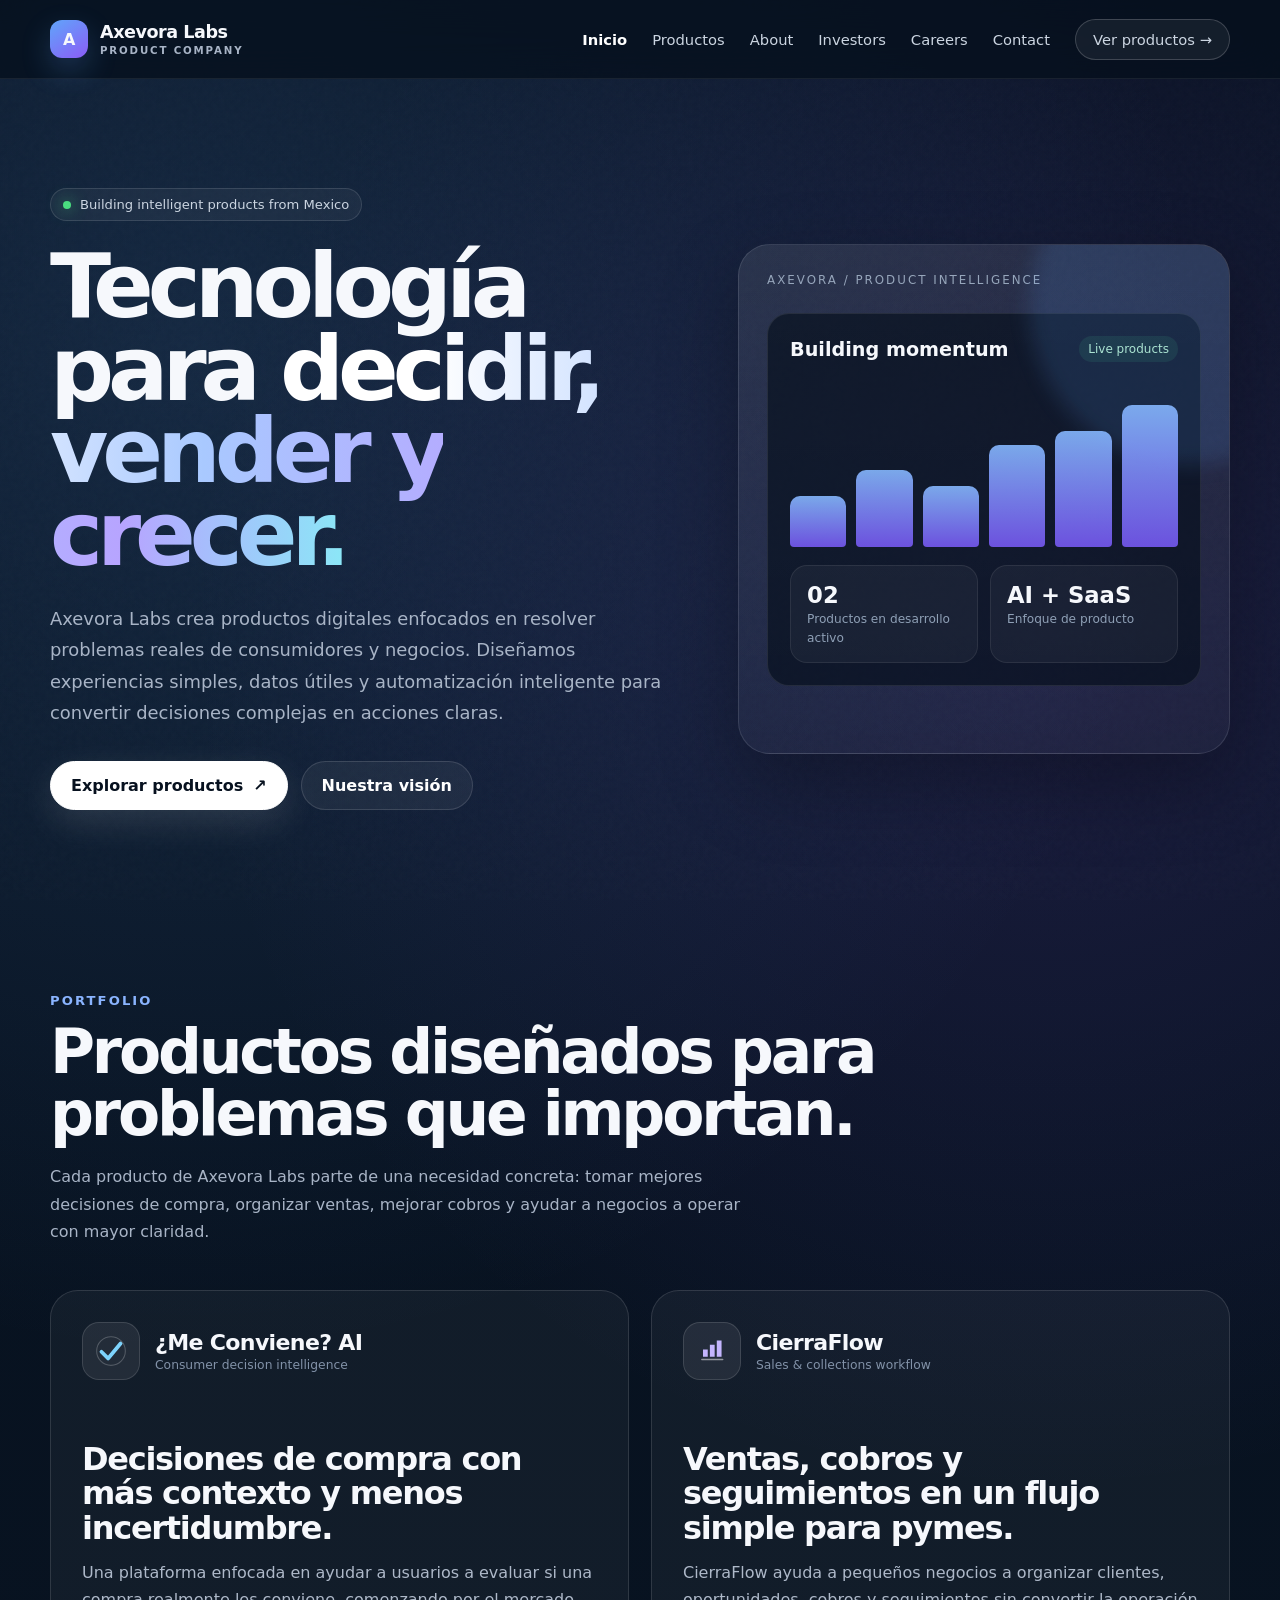
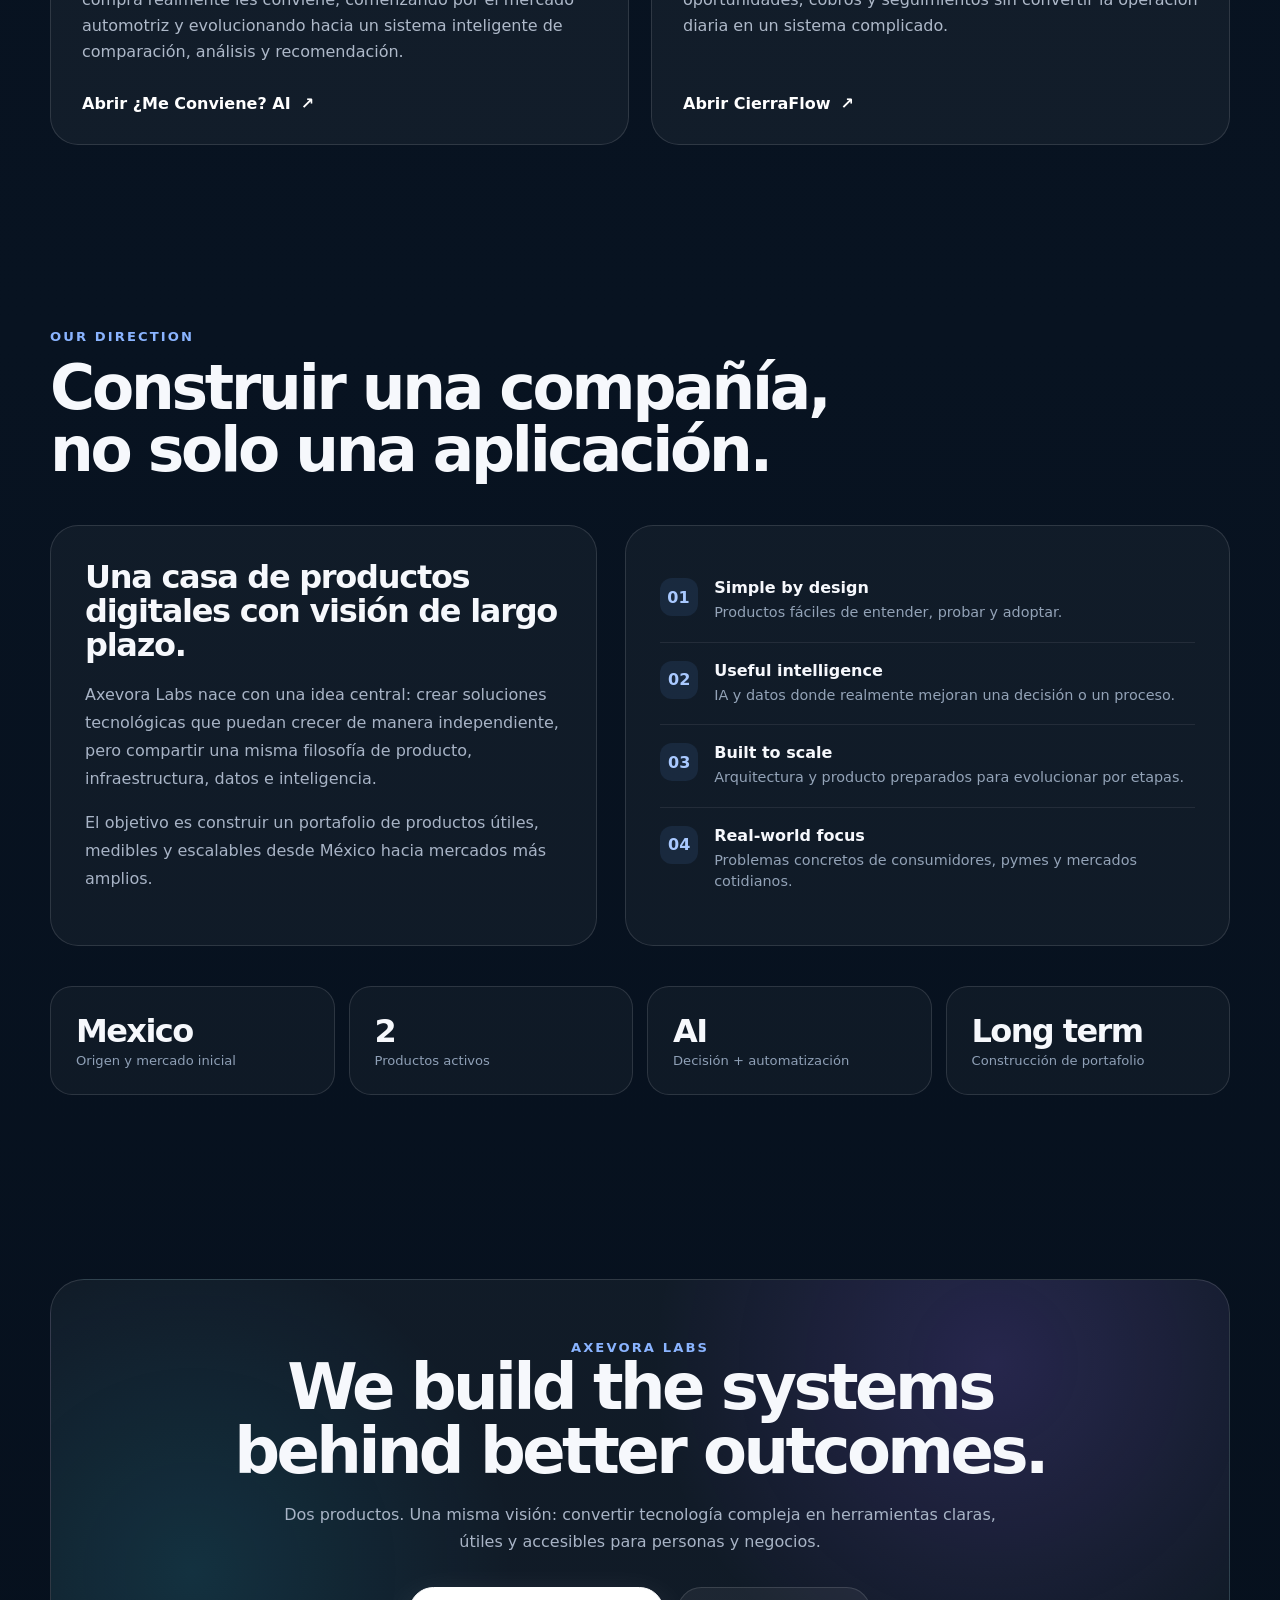
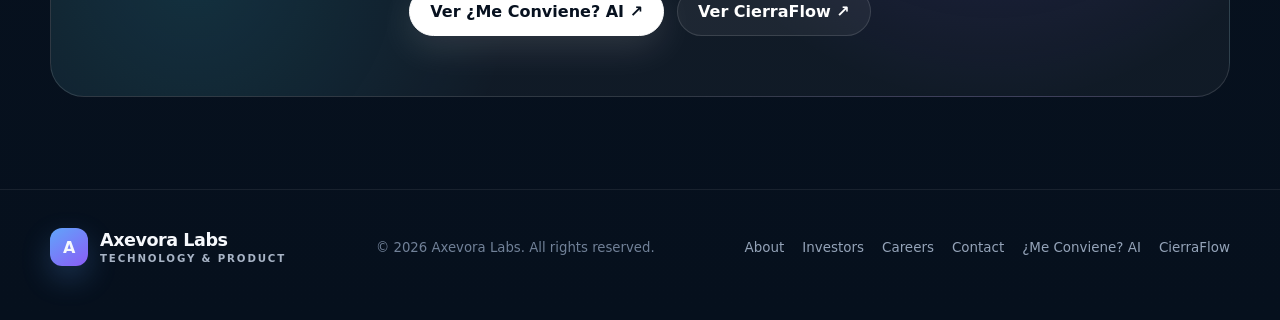
==== index.html @ ded94a31 "Add Axevora Labs homepage" ====
<!DOCTYPE html>
<html lang="es">
<head>
  <meta charset="UTF-8" />
  <meta name="viewport" content="width=device-width, initial-scale=1.0" />
  <meta name="description" content="Axevora Labs — Construimos productos digitales inteligentes para decisiones, ventas y crecimiento." />
  <meta name="theme-color" content="#07111f" />
  <title>Axevora Labs | Intelligent Products for Modern Business</title>
  <link rel="stylesheet" href="styles.css" />
</head>
<body>
  <div class="noise"></div>
  <div class="nav-wrap"><div class="container"><nav>
    <a class="brand" href="index.html" aria-label="Axevora Labs"><div class="brand-mark">A</div><div><span>Axevora Labs</span><small>Product Company</small></div></a>
    <div class="nav-links"><a class="active" href="index.html">Inicio</a><a href="index.html#products">Productos</a><a href="about.html">About</a><a href="investors.html">Investors</a><a href="careers.html">Careers</a><a href="contact.html">Contact</a><a class="nav-cta" href="index.html#products">Ver productos →</a></div>
    <a class="mobile-menu" href="about.html">Compañía</a>
  </nav></div></div>
  <main id="top">
    <section class="hero-home"><div class="container hero-grid">
      <div><div class="eyebrow"><span class="dot"></span> Building intelligent products from Mexico</div><h1>Tecnología para <span class="gradient-text">decidir, vender y crecer.</span></h1><p class="lede">Axevora Labs crea productos digitales enfocados en resolver problemas reales de consumidores y negocios. Diseñamos experiencias simples, datos útiles y automatización inteligente para convertir decisiones complejas en acciones claras.</p><div class="actions"><a class="btn btn-primary" href="#products">Explorar productos <span>↗</span></a><a class="btn btn-secondary" href="#vision">Nuestra visión</a></div></div>
      <div class="hero-card" aria-label="Axevora product intelligence dashboard"><div class="card-label">Axevora / Product intelligence</div><div class="signal"><div class="signal-top"><div class="signal-title">Building momentum</div><div class="status">Live products</div></div><div class="bars" aria-hidden="true"><div class="bar"></div><div class="bar"></div><div class="bar"></div><div class="bar"></div><div class="bar"></div><div class="bar"></div></div><div class="signal-footer"><div class="mini"><strong>02</strong><span>Productos en desarrollo activo</span></div><div class="mini"><strong>AI + SaaS</strong><span>Enfoque de producto</span></div></div></div></div>
    </div></section>
    <section id="products"><div class="container"><div class="section-kicker">Portfolio</div><h2 class="section-title">Productos diseñados para<br>problemas que importan.</h2><p class="section-copy">Cada producto de Axevora Labs parte de una necesidad concreta: tomar mejores decisiones de compra, organizar ventas, mejorar cobros y ayudar a negocios a operar con mayor claridad.</p><div class="products-grid">
      <article class="product one"><div class="product-logo"><div class="logo-icon" aria-hidden="true"><svg viewBox="0 0 64 64" fill="none"><path d="M14 33.5 26.5 46 50 18" stroke="#7dd3fc" stroke-width="7" stroke-linecap="round" stroke-linejoin="round"/><circle cx="32" cy="32" r="27" stroke="rgba(255,255,255,.22)" stroke-width="2"/></svg></div><div><div class="product-name">¿Me Conviene? AI</div><div class="product-type">Consumer decision intelligence</div></div></div><h3>Decisiones de compra con más contexto y menos incertidumbre.</h3><p>Una plataforma enfocada en ayudar a usuarios a evaluar si una compra realmente les conviene, comenzando por el mercado automotriz y evolucionando hacia un sistema inteligente de comparación, análisis y recomendación.</p><a class="product-link" href="https://me-conviene-ai.vercel.app" target="_blank" rel="noopener noreferrer">Abrir ¿Me Conviene? AI <span>↗</span></a></article>
      <article class="product two"><div class="product-logo"><div class="logo-icon" aria-hidden="true"><svg viewBox="0 0 64 64" fill="none"><path d="M15 43V29h9v14H15Zm13 0V20h9v23h-9Zm13 0V12h9v31h-9Z" fill="#c4b5fd"/><path d="M13 48h39" stroke="rgba(255,255,255,.5)" stroke-width="3" stroke-linecap="round"/></svg></div><div><div class="product-name">CierraFlow</div><div class="product-type">Sales & collections workflow</div></div></div><h3>Ventas, cobros y seguimientos en un flujo simple para pymes.</h3><p>CierraFlow ayuda a pequeños negocios a organizar clientes, oportunidades, cobros y seguimientos sin convertir la operación diaria en un sistema complicado.</p><a class="product-link" href="https://cierraflow.vercel.app/" target="_blank" rel="noopener noreferrer">Abrir CierraFlow <span>↗</span></a></article>
    </div></div></section>
    <section id="vision"><div class="container"><div class="section-kicker">Our direction</div><h2 class="section-title">Construir una compañía,<br>no solo una aplicación.</h2><div class="split"><div class="panel"><h3>Una casa de productos digitales con visión de largo plazo.</h3><p>Axevora Labs nace con una idea central: crear soluciones tecnológicas que puedan crecer de manera independiente, pero compartir una misma filosofía de producto, infraestructura, datos e inteligencia.</p><p>El objetivo es construir un portafolio de productos útiles, medibles y escalables desde México hacia mercados más amplios.</p></div><div class="panel"><div class="value-list"><div class="value"><div class="value-num">01</div><div><strong>Simple by design</strong><span>Productos fáciles de entender, probar y adoptar.</span></div></div><div class="value"><div class="value-num">02</div><div><strong>Useful intelligence</strong><span>IA y datos donde realmente mejoran una decisión o un proceso.</span></div></div><div class="value"><div class="value-num">03</div><div><strong>Built to scale</strong><span>Arquitectura y producto preparados para evolucionar por etapas.</span></div></div><div class="value"><div class="value-num">04</div><div><strong>Real-world focus</strong><span>Problemas concretos de consumidores, pymes y mercados cotidianos.</span></div></div></div></div></div><div class="metric-grid"><div class="metric"><strong>Mexico</strong><span>Origen y mercado inicial</span></div><div class="metric"><strong>2</strong><span>Productos activos</span></div><div class="metric"><strong>AI</strong><span>Decisión + automatización</span></div><div class="metric"><strong>Long term</strong><span>Construcción de portafolio</span></div></div></div></section>
    <section><div class="container"><div class="cta"><div class="section-kicker">Axevora Labs</div><h2>We build the systems behind better outcomes.</h2><p>Dos productos. Una misma visión: convertir tecnología compleja en herramientas claras, útiles y accesibles para personas y negocios.</p><div class="actions" style="justify-content:center"><a class="btn btn-primary" href="https://me-conviene-ai.vercel.app" target="_blank" rel="noopener noreferrer">Ver ¿Me Conviene? AI ↗</a><a class="btn btn-secondary" href="https://cierraflow.vercel.app/" target="_blank" rel="noopener noreferrer">Ver CierraFlow ↗</a></div></div></div></section>
  </main>
  <footer><div class="container footer-grid"><a class="brand" href="index.html"><div class="brand-mark">A</div><div><span>Axevora Labs</span><small>Technology & Product</small></div></a><div class="footer-copy">© 2026 Axevora Labs. All rights reserved.</div><div class="footer-links"><a href="about.html">About</a><a href="investors.html">Investors</a><a href="careers.html">Careers</a><a href="contact.html">Contact</a><a href="https://me-conviene-ai.vercel.app" target="_blank" rel="noopener noreferrer">¿Me Conviene? AI</a><a href="https://cierraflow.vercel.app/" target="_blank" rel="noopener noreferrer">CierraFlow</a></div></div></footer>
  <script src="app.js"></script>
</body>
</html>
---- styles.css ----
:root{--bg:#06101d;--bg2:#0a1728;--panel:rgba(255,255,255,.055);--text:#f6f8fc;--muted:#a8b4c6;--line:rgba(255,255,255,.12);--accent:#60a5fa;--accent2:#8b5cf6;--accent3:#22d3ee;--success:#4ade80;--shadow:0 30px 80px rgba(0,0,0,.28);--max:1180px}*{box-sizing:border-box}html{scroll-behavior:smooth}body{margin:0;font-family:Inter,ui-sans-serif,system-ui,-apple-system,BlinkMacSystemFont,"Segoe UI",sans-serif;color:var(--text);background:radial-gradient(circle at 15% 10%,rgba(96,165,250,.16),transparent 30%),radial-gradient(circle at 82% 18%,rgba(139,92,246,.15),transparent 28%),linear-gradient(180deg,#07111f 0%,#081321 55%,#06101d 100%);min-height:100vh;overflow-x:hidden}a{color:inherit;text-decoration:none}.noise{position:fixed;inset:0;pointer-events:none;opacity:.12;z-index:-1;background-image:url("data:image/svg+xml,%3Csvg viewBox='0 0 180 180' xmlns='http://www.w3.org/2000/svg'%3E%3Cfilter id='n'%3E%3CfeTurbulence type='fractalNoise' baseFrequency='.95' numOctaves='3' stitchTiles='stitch'/%3E%3C/filter%3E%3Crect width='100%25' height='100%25' filter='url(%23n)' opacity='.16'/%3E%3C/svg%3E")}.container{width:min(calc(100% - 40px),var(--max));margin:auto}.nav-wrap{position:sticky;top:0;z-index:50;backdrop-filter:blur(18px);background:rgba(6,16,29,.78);border-bottom:1px solid rgba(255,255,255,.07)}nav{height:78px;display:flex;align-items:center;justify-content:space-between;gap:28px}.brand{display:flex;align-items:center;gap:12px;font-weight:800;letter-spacing:-.03em}.brand-mark{width:38px;height:38px;border-radius:12px;background:linear-gradient(145deg,var(--accent),var(--accent2));display:grid;place-items:center;box-shadow:0 12px 30px rgba(96,165,250,.24);font-weight:900}.brand span{font-size:1.1rem}.brand small{display:block;font-size:.64rem;color:var(--muted);letter-spacing:.18em;text-transform:uppercase;margin-top:2px}.nav-links{display:flex;align-items:center;gap:25px;color:#cbd5e1;font-size:.92rem}.nav-links a:hover,.nav-links a.active{color:#fff}.nav-links a.active{font-weight:800}.nav-cta{padding:11px 17px;border:1px solid rgba(255,255,255,.18);border-radius:999px;background:rgba(255,255,255,.06)}.mobile-menu{display:none}.page-hero{padding:115px 0 70px}.page-hero .eyebrow,.eyebrow{display:inline-flex;align-items:center;gap:9px;padding:8px 12px;border-radius:999px;border:1px solid rgba(255,255,255,.12);background:rgba(255,255,255,.045);color:#cbd5e1;font-size:.82rem;margin-bottom:24px}.dot{width:8px;height:8px;border-radius:50%;background:var(--success);box-shadow:0 0 16px rgba(74,222,128,.8)}h1{margin:0;font-size:clamp(3.2rem,7vw,6.8rem);line-height:.92;letter-spacing:-.068em;max-width:980px}.page-hero h1{font-size:clamp(3rem,6.1vw,5.8rem)}.gradient-text{background:linear-gradient(90deg,#fff 15%,#a9c9ff 47%,#b7a4ff 78%,#8be7f7);-webkit-background-clip:text;background-clip:text;color:transparent}.lede{color:var(--muted);font-size:1.12rem;line-height:1.75;max-width:760px;margin:28px 0 0}.actions{display:flex;flex-wrap:wrap;gap:13px;margin-top:32px}.btn{display:inline-flex;align-items:center;justify-content:center;gap:10px;padding:14px 20px;border-radius:999px;font-weight:750;border:1px solid rgba(255,255,255,.13);transition:.25s ease}.btn-primary{background:#fff;color:#07111f;border-color:#fff;box-shadow:0 12px 36px rgba(255,255,255,.12)}.btn-secondary{background:rgba(255,255,255,.055);color:#fff}.btn:hover{transform:translateY(-2px)}section{padding:92px 0}.section-kicker{color:#8ab4ff;font-weight:800;font-size:.82rem;text-transform:uppercase;letter-spacing:.16em}.section-title{font-size:clamp(2.25rem,4.8vw,4.2rem);letter-spacing:-.052em;line-height:1.01;margin:13px 0 18px}.section-copy{color:var(--muted);max-width:720px;line-height:1.72}.grid-2{display:grid;grid-template-columns:repeat(2,1fr);gap:22px;margin-top:42px}.grid-3{display:grid;grid-template-columns:repeat(3,1fr);gap:18px;margin-top:42px}.card{padding:30px;border-radius:28px;border:1px solid var(--line);background:rgba(255,255,255,.045);position:relative;overflow:hidden}.card h3{font-size:1.55rem;letter-spacing:-.035em;margin:0 0 12px}.card p{color:#aeb9c9;line-height:1.68;margin:0}.card .meta{color:#8ea1ba;text-transform:uppercase;letter-spacing:.13em;font-size:.72rem;margin-bottom:22px}.number{font-size:3rem;font-weight:850;letter-spacing:-.06em;margin-bottom:18px}.timeline{margin-top:42px;display:grid;gap:14px}.timeline-item{display:grid;grid-template-columns:160px 1fr;gap:28px;padding:24px 0;border-bottom:1px solid rgba(255,255,255,.09)}.timeline-item:last-child{border-bottom:0}.timeline-item .year{color:#91b7ff;font-weight:800}.timeline-item strong{display:block;font-size:1.18rem;margin-bottom:7px}.timeline-item p{margin:0;color:var(--muted);line-height:1.65}.metric-grid{display:grid;grid-template-columns:repeat(4,1fr);gap:14px;margin-top:40px}.metric{border:1px solid var(--line);border-radius:22px;padding:25px;background:rgba(255,255,255,.035)}.metric strong{font-size:2rem;display:block;letter-spacing:-.05em}.metric span{color:#8fa0b6;font-size:.82rem}.split{display:grid;grid-template-columns:.95fr 1.05fr;gap:28px;align-items:stretch;margin-top:44px}.panel{border:1px solid var(--line);border-radius:28px;padding:34px;background:rgba(255,255,255,.04)}.panel h3{font-size:2rem;line-height:1.07;letter-spacing:-.04em;margin:0 0 18px}.panel p{color:var(--muted);line-height:1.75}.value-list{display:grid}.value{display:flex;gap:16px;padding:18px 0;border-bottom:1px solid rgba(255,255,255,.08)}.value:last-child{border-bottom:0}.value-num{width:38px;height:38px;flex:0 0 38px;border-radius:12px;display:grid;place-items:center;background:rgba(96,165,250,.1);color:#a9c9ff;font-weight:850}.value strong{display:block;margin-bottom:5px}.value span{color:#93a3b7;font-size:.9rem;line-height:1.5}.cta{border:1px solid rgba(255,255,255,.13);border-radius:34px;padding:60px;background:radial-gradient(circle at 80% 20%,rgba(139,92,246,.18),transparent 34%),radial-gradient(circle at 12% 70%,rgba(34,211,238,.12),transparent 30%),rgba(255,255,255,.045);text-align:center}.cta h2{font-size:clamp(2.4rem,5vw,4.7rem);letter-spacing:-.055em;line-height:1;margin:0 auto 18px;max-width:880px}.cta p{color:var(--muted);max-width:720px;margin:0 auto 29px;line-height:1.7}.role{display:flex;flex-direction:column;min-height:260px}.role .location{color:#8ea1ba;font-size:.8rem;margin-bottom:20px}.role .pill{margin-top:auto;align-self:flex-start;padding:8px 11px;border:1px solid rgba(255,255,255,.11);border-radius:999px;color:#cbd5e1;font-size:.76rem}.notice{padding:18px 20px;border:1px solid rgba(96,165,250,.22);background:rgba(96,165,250,.07);border-radius:18px;color:#c8d7ea;line-height:1.6;margin-top:25px}.investor-band{display:grid;grid-template-columns:1.15fr .85fr;gap:24px;margin-top:42px}.thesis{font-size:clamp(2rem,4vw,3.7rem);letter-spacing:-.05em;line-height:1.05;margin:0}.list-clean{list-style:none;margin:0;padding:0}.list-clean li{padding:15px 0;border-bottom:1px solid rgba(255,255,255,.08);color:#b4c0d0}.list-clean li:last-child{border-bottom:0}.product-strip{display:grid;grid-template-columns:1fr 1fr;gap:16px;margin-top:30px}.product-mini{padding:20px;border-radius:20px;border:1px solid var(--line);background:rgba(255,255,255,.04)}.product-mini strong{display:block;font-size:1.15rem;margin-bottom:6px}.product-mini span{color:#90a0b5;font-size:.84rem;line-height:1.5}.hero-home{min-height:calc(100vh - 78px);display:grid;align-items:center;padding:88px 0 70px}.hero-grid{display:grid;grid-template-columns:1.12fr .88fr;gap:62px;align-items:center}.hero-card{position:relative;border:1px solid rgba(255,255,255,.11);background:linear-gradient(180deg,rgba(255,255,255,.085),rgba(255,255,255,.035));box-shadow:var(--shadow);border-radius:32px;padding:28px;overflow:hidden;min-height:510px}.hero-card:before{content:"";position:absolute;width:320px;height:320px;right:-120px;top:-100px;border-radius:50%;background:rgba(96,165,250,.14);filter:blur(10px)}.card-label{color:#97a6bb;text-transform:uppercase;font-size:.74rem;letter-spacing:.17em}.signal{margin-top:26px;padding:22px;border-radius:22px;background:rgba(5,15,28,.64);border:1px solid rgba(255,255,255,.09)}.signal-top{display:flex;align-items:center;justify-content:space-between;gap:10px;margin-bottom:25px}.signal-title{font-size:1.2rem;font-weight:800}.status{font-size:.75rem;color:#b8eecb;background:rgba(74,222,128,.1);padding:6px 9px;border-radius:999px}.bars{display:flex;align-items:flex-end;gap:10px;height:160px;padding-top:18px}.bar{flex:1;border-radius:10px 10px 4px 4px;background:linear-gradient(180deg,#86b8ff,#7658f2);opacity:.9}.bar:nth-child(1){height:36%}.bar:nth-child(2){height:54%}.bar:nth-child(3){height:43%}.bar:nth-child(4){height:72%}.bar:nth-child(5){height:82%}.bar:nth-child(6){height:100%}.signal-footer{display:grid;grid-template-columns:repeat(2,1fr);gap:12px;margin-top:18px}.mini{background:rgba(255,255,255,.045);border:1px solid rgba(255,255,255,.08);border-radius:17px;padding:16px}.mini strong{display:block;font-size:1.42rem}.mini span{color:#8fa0b6;font-size:.76rem}.products-grid{display:grid;grid-template-columns:repeat(2,1fr);gap:22px;margin-top:44px}.product{padding:31px;border-radius:28px;border:1px solid var(--line);background:rgba(255,255,255,.045);position:relative;overflow:hidden;transition:.28s ease;min-height:420px;display:flex;flex-direction:column}.product:hover{transform:translateY(-5px);background:rgba(255,255,255,.062);border-color:rgba(255,255,255,.18)}.product-logo{display:flex;align-items:center;gap:15px;margin-bottom:62px;position:relative;z-index:2}.logo-icon{width:58px;height:58px;border-radius:17px;display:grid;place-items:center;border:1px solid rgba(255,255,255,.13);background:rgba(255,255,255,.07)}.logo-icon svg{width:34px;height:34px}.product-name{font-size:1.38rem;font-weight:850;letter-spacing:-.03em}.product-type{color:#8292a8;font-size:.77rem;margin-top:3px}.product h3{font-size:2rem;letter-spacing:-.04em;line-height:1.08;margin:0 0 15px;max-width:520px}.product p{color:#aeb9c9;line-height:1.65;margin:0 0 28px;max-width:560px}.product-link{margin-top:auto;display:inline-flex;align-items:center;gap:10px;font-weight:800;color:#fff;position:relative;z-index:2}footer{padding:38px 0 54px;border-top:1px solid rgba(255,255,255,.08)}.footer-grid{display:flex;align-items:center;justify-content:space-between;gap:20px;flex-wrap:wrap}.footer-copy{color:#718198;font-size:.83rem}.footer-links{display:flex;gap:18px;color:#94a3b8;font-size:.84rem;flex-wrap:wrap}@media(max-width:900px){.nav-links{display:none}.mobile-menu{display:inline-flex;padding:10px 13px;border-radius:12px;border:1px solid var(--line);background:rgba(255,255,255,.05);color:#fff}.hero-grid,.split,.investor-band{grid-template-columns:1fr}.hero-home{padding-top:58px}.hero-card{min-height:auto}.products-grid,.grid-3{grid-template-columns:1fr}.grid-2{grid-template-columns:1fr}.metric-grid{grid-template-columns:repeat(2,1fr)}.timeline-item{grid-template-columns:1fr;gap:8px}.cta{padding:42px 22px}}@media(max-width:560px){.container{width:min(calc(100% - 24px),var(--max))}nav{height:68px}.hero-home{min-height:auto;padding:48px 0 55px}.page-hero{padding:72px 0 48px}h1,.page-hero h1{font-size:3.2rem}section{padding:72px 0}.product{padding:24px;min-height:390px}.product-logo{margin-bottom:46px}.metric-grid,.product-strip{grid-template-columns:1fr}.footer-grid{align-items:flex-start;flex-direction:column}}

/* Contact */
.contact-layout{display:grid;grid-template-columns:.86fr 1.14fr;gap:28px;margin-top:44px;align-items:start}.contact-info{display:grid;gap:16px}.contact-card{padding:26px;border:1px solid var(--line);border-radius:24px;background:rgba(255,255,255,.04)}.contact-card .icon{width:44px;height:44px;border-radius:14px;display:grid;place-items:center;background:rgba(96,165,250,.1);border:1px solid rgba(96,165,250,.16);margin-bottom:20px;font-size:1.05rem}.contact-card h3{margin:0 0 8px;font-size:1.18rem;letter-spacing:-.025em}.contact-card p{margin:0;color:var(--muted);line-height:1.6;font-size:.92rem}.contact-card a{display:inline-block;margin-top:12px;color:#cfe2ff;font-weight:750}.contact-form-wrap{border:1px solid var(--line);border-radius:30px;background:linear-gradient(180deg,rgba(255,255,255,.065),rgba(255,255,255,.035));padding:34px;box-shadow:var(--shadow)}.contact-form-wrap h2{margin:0 0 8px;font-size:2rem;letter-spacing:-.04em}.form-intro{margin:0 0 28px;color:var(--muted);line-height:1.6}.contact-form{display:grid;gap:18px}.form-grid{display:grid;grid-template-columns:1fr 1fr;gap:16px}.field{display:grid;gap:8px}.field label{font-size:.82rem;color:#cbd5e1;font-weight:700}.field input,.field select,.field textarea{width:100%;border:1px solid rgba(255,255,255,.12);background:rgba(4,12,23,.66);color:#fff;border-radius:15px;padding:14px 15px;outline:none;font:inherit;transition:.2s ease}.field textarea{min-height:150px;resize:vertical}.field input::placeholder,.field textarea::placeholder{color:#66768d}.field input:focus,.field select:focus,.field textarea:focus{border-color:rgba(96,165,250,.6);box-shadow:0 0 0 4px rgba(96,165,250,.08)}.field select option{background:#0a1728;color:#fff}.consent{display:flex;gap:10px;align-items:flex-start;color:#91a1b6;font-size:.8rem;line-height:1.5}.consent input{margin-top:3px}.form-submit{border:0;cursor:pointer;min-width:170px}.form-submit[disabled]{opacity:.6;cursor:wait;transform:none}.form-status{display:none;padding:13px 15px;border-radius:14px;font-size:.86rem;line-height:1.5}.form-status.show{display:block}.form-status.success{background:rgba(74,222,128,.08);border:1px solid rgba(74,222,128,.2);color:#c7f9d8}.form-status.error{background:rgba(248,113,113,.08);border:1px solid rgba(248,113,113,.2);color:#fecaca}.form-note{color:#718198;font-size:.74rem;line-height:1.5;margin:0}.hp-field{position:absolute!important;left:-9999px!important;opacity:0!important;pointer-events:none!important}.contact-band{display:grid;grid-template-columns:1fr 1fr 1fr;gap:16px;margin-top:38px}.contact-band .card{min-height:220px}.contact-band .card strong{display:block;font-size:1.05rem;margin-bottom:8px}.contact-band .card a{color:#bfdbfe;font-weight:700}@media(max-width:900px){.contact-layout{grid-template-columns:1fr}.contact-band{grid-template-columns:1fr}.contact-info{grid-template-columns:1fr 1fr}}@media(max-width:620px){.form-grid,.contact-info{grid-template-columns:1fr}.contact-form-wrap{padding:24px}.contact-layout{margin-top:30px}}
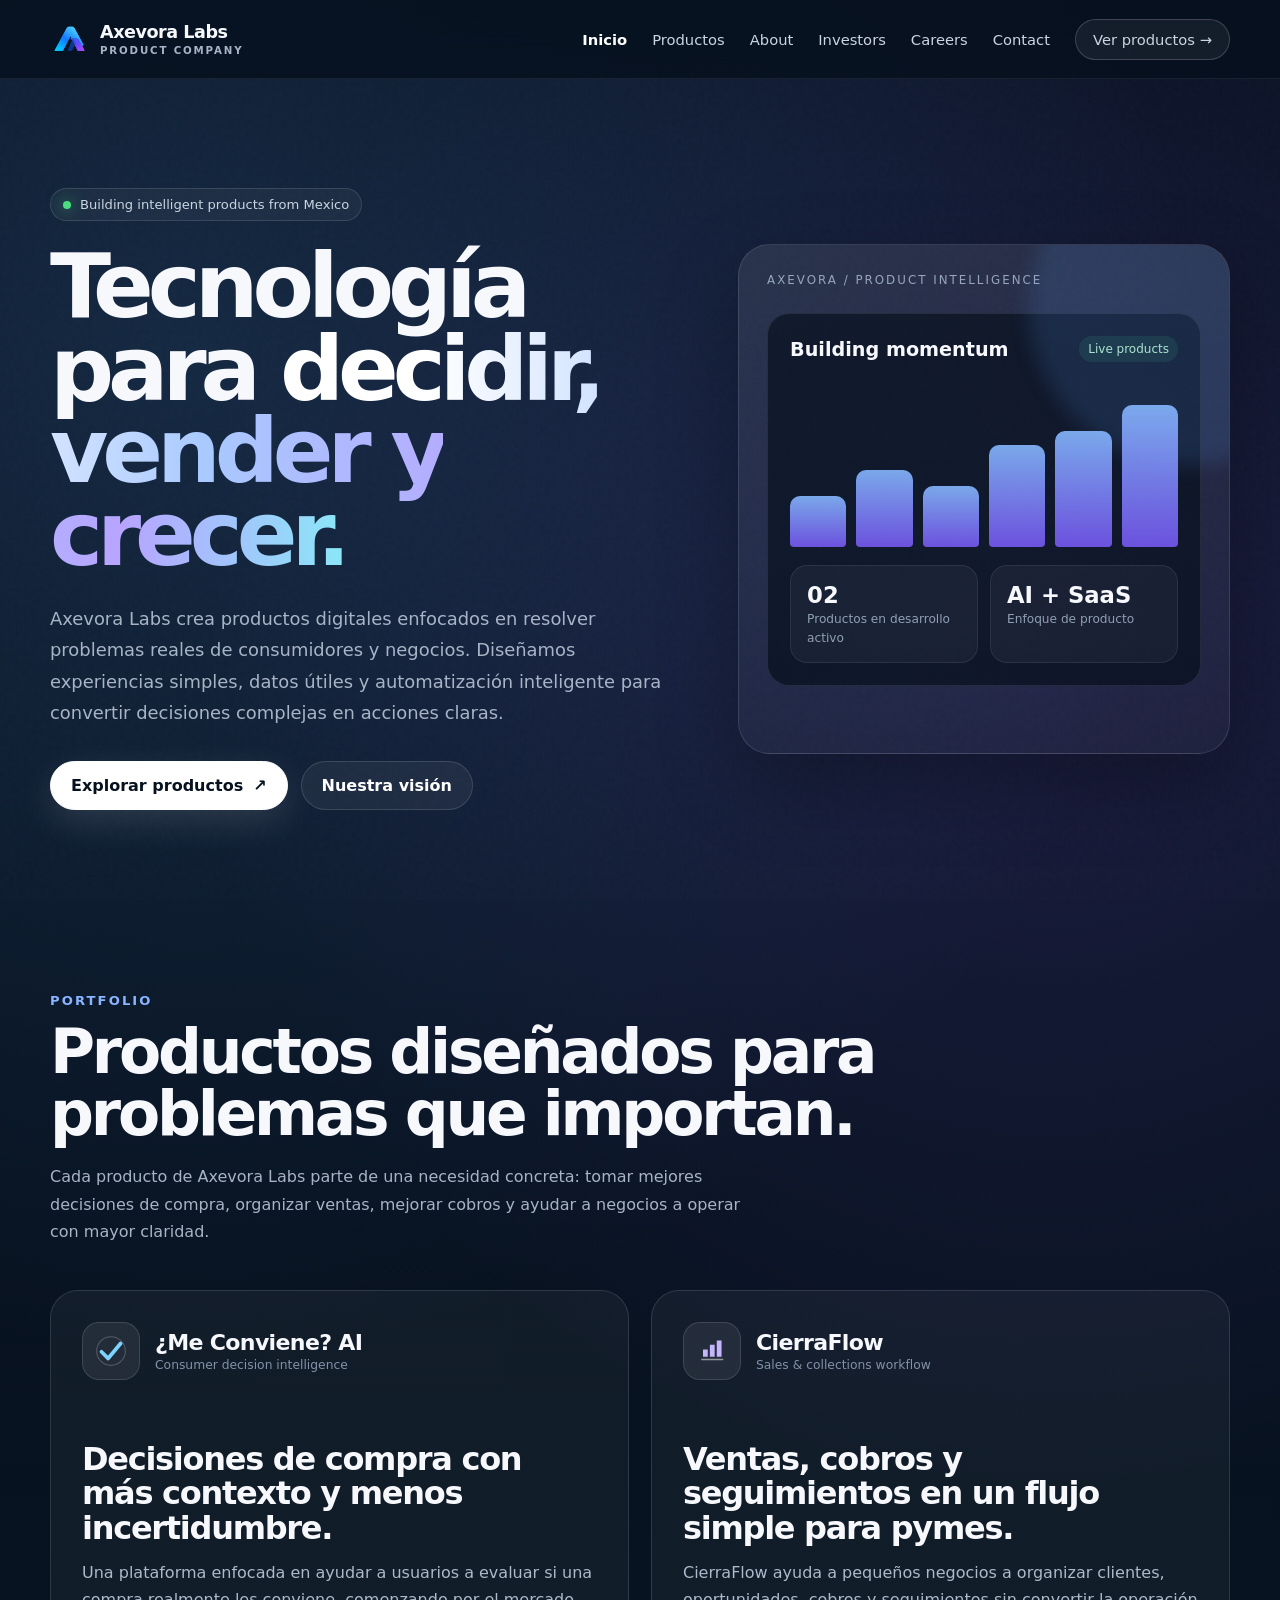
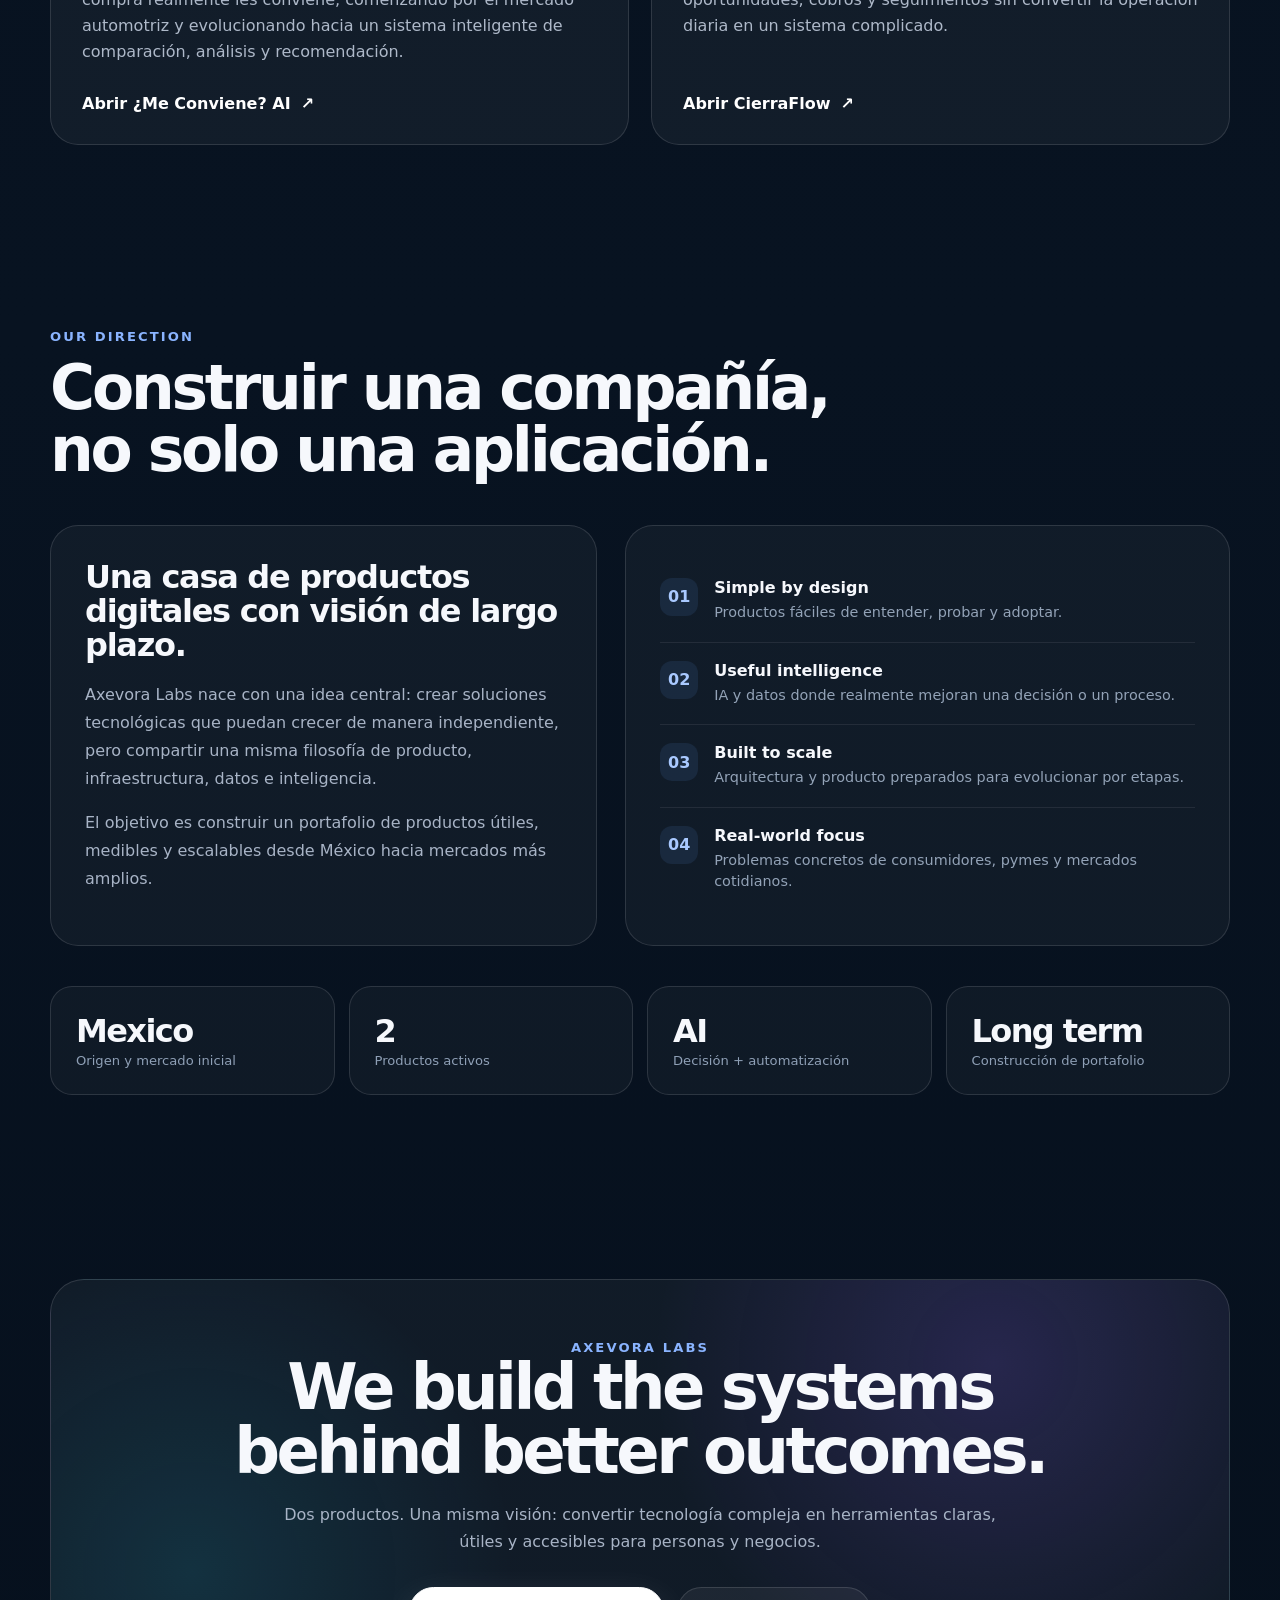
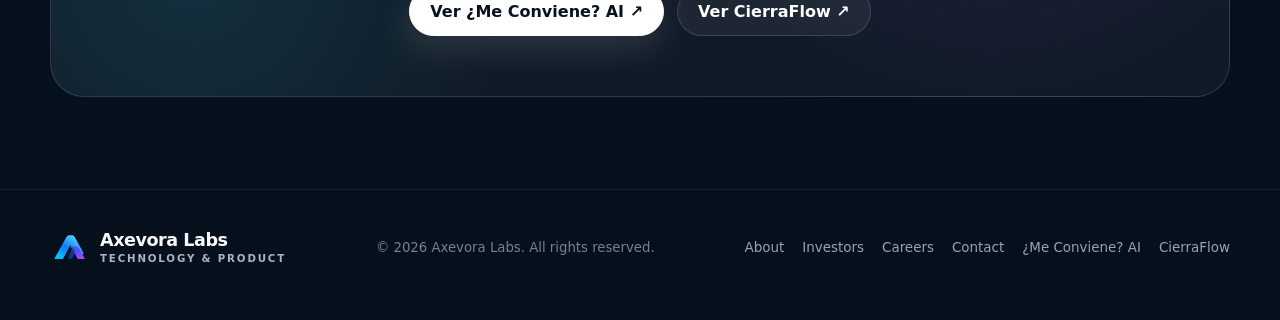
==== commit 957efe33: "Replace provisional A with Axevora logo" ====
--- a/index.html
+++ b/index.html
@@ -11,7 +11,7 @@
 <body>
   <div class="noise"></div>
   <div class="nav-wrap"><div class="container"><nav>
-    <a class="brand" href="index.html" aria-label="Axevora Labs"><div class="brand-mark">A</div><div><span>Axevora Labs</span><small>Product Company</small></div></a>
+    <a class="brand" href="index.html" aria-label="Axevora Labs"><div class="brand-mark" style="background:none;box-shadow:none;padding:0"><img src="axevora-mark.svg" alt="" style="width:100%;height:100%;object-fit:contain;display:block"></div><div><span>Axevora Labs</span><small>Product Company</small></div></a>
     <div class="nav-links"><a class="active" href="index.html">Inicio</a><a href="index.html#products">Productos</a><a href="about.html">About</a><a href="investors.html">Investors</a><a href="careers.html">Careers</a><a href="contact.html">Contact</a><a class="nav-cta" href="index.html#products">Ver productos →</a></div>
     <a class="mobile-menu" href="about.html">Compañía</a>
   </nav></div></div>
@@ -27,7 +27,7 @@
     <section id="vision"><div class="container"><div class="section-kicker">Our direction</div><h2 class="section-title">Construir una compañía,<br>no solo una aplicación.</h2><div class="split"><div class="panel"><h3>Una casa de productos digitales con visión de largo plazo.</h3><p>Axevora Labs nace con una idea central: crear soluciones tecnológicas que puedan crecer de manera independiente, pero compartir una misma filosofía de producto, infraestructura, datos e inteligencia.</p><p>El objetivo es construir un portafolio de productos útiles, medibles y escalables desde México hacia mercados más amplios.</p></div><div class="panel"><div class="value-list"><div class="value"><div class="value-num">01</div><div><strong>Simple by design</strong><span>Productos fáciles de entender, probar y adoptar.</span></div></div><div class="value"><div class="value-num">02</div><div><strong>Useful intelligence</strong><span>IA y datos donde realmente mejoran una decisión o un proceso.</span></div></div><div class="value"><div class="value-num">03</div><div><strong>Built to scale</strong><span>Arquitectura y producto preparados para evolucionar por etapas.</span></div></div><div class="value"><div class="value-num">04</div><div><strong>Real-world focus</strong><span>Problemas concretos de consumidores, pymes y mercados cotidianos.</span></div></div></div></div></div><div class="metric-grid"><div class="metric"><strong>Mexico</strong><span>Origen y mercado inicial</span></div><div class="metric"><strong>2</strong><span>Productos activos</span></div><div class="metric"><strong>AI</strong><span>Decisión + automatización</span></div><div class="metric"><strong>Long term</strong><span>Construcción de portafolio</span></div></div></div></section>
     <section><div class="container"><div class="cta"><div class="section-kicker">Axevora Labs</div><h2>We build the systems behind better outcomes.</h2><p>Dos productos. Una misma visión: convertir tecnología compleja en herramientas claras, útiles y accesibles para personas y negocios.</p><div class="actions" style="justify-content:center"><a class="btn btn-primary" href="https://me-conviene-ai.vercel.app" target="_blank" rel="noopener noreferrer">Ver ¿Me Conviene? AI ↗</a><a class="btn btn-secondary" href="https://cierraflow.vercel.app/" target="_blank" rel="noopener noreferrer">Ver CierraFlow ↗</a></div></div></div></section>
   </main>
-  <footer><div class="container footer-grid"><a class="brand" href="index.html"><div class="brand-mark">A</div><div><span>Axevora Labs</span><small>Technology & Product</small></div></a><div class="footer-copy">© 2026 Axevora Labs. All rights reserved.</div><div class="footer-links"><a href="about.html">About</a><a href="investors.html">Investors</a><a href="careers.html">Careers</a><a href="contact.html">Contact</a><a href="https://me-conviene-ai.vercel.app" target="_blank" rel="noopener noreferrer">¿Me Conviene? AI</a><a href="https://cierraflow.vercel.app/" target="_blank" rel="noopener noreferrer">CierraFlow</a></div></div></footer>
+  <footer><div class="container footer-grid"><a class="brand" href="index.html"><div class="brand-mark" style="background:none;box-shadow:none;padding:0"><img src="axevora-mark.svg" alt="" style="width:100%;height:100%;object-fit:contain;display:block"></div><div><span>Axevora Labs</span><small>Technology & Product</small></div></a><div class="footer-copy">© 2026 Axevora Labs. All rights reserved.</div><div class="footer-links"><a href="about.html">About</a><a href="investors.html">Investors</a><a href="careers.html">Careers</a><a href="contact.html">Contact</a><a href="https://me-conviene-ai.vercel.app" target="_blank" rel="noopener noreferrer">¿Me Conviene? AI</a><a href="https://cierraflow.vercel.app/" target="_blank" rel="noopener noreferrer">CierraFlow</a></div></div></footer>
   <script src="app.js"></script>
 </body>
 </html>
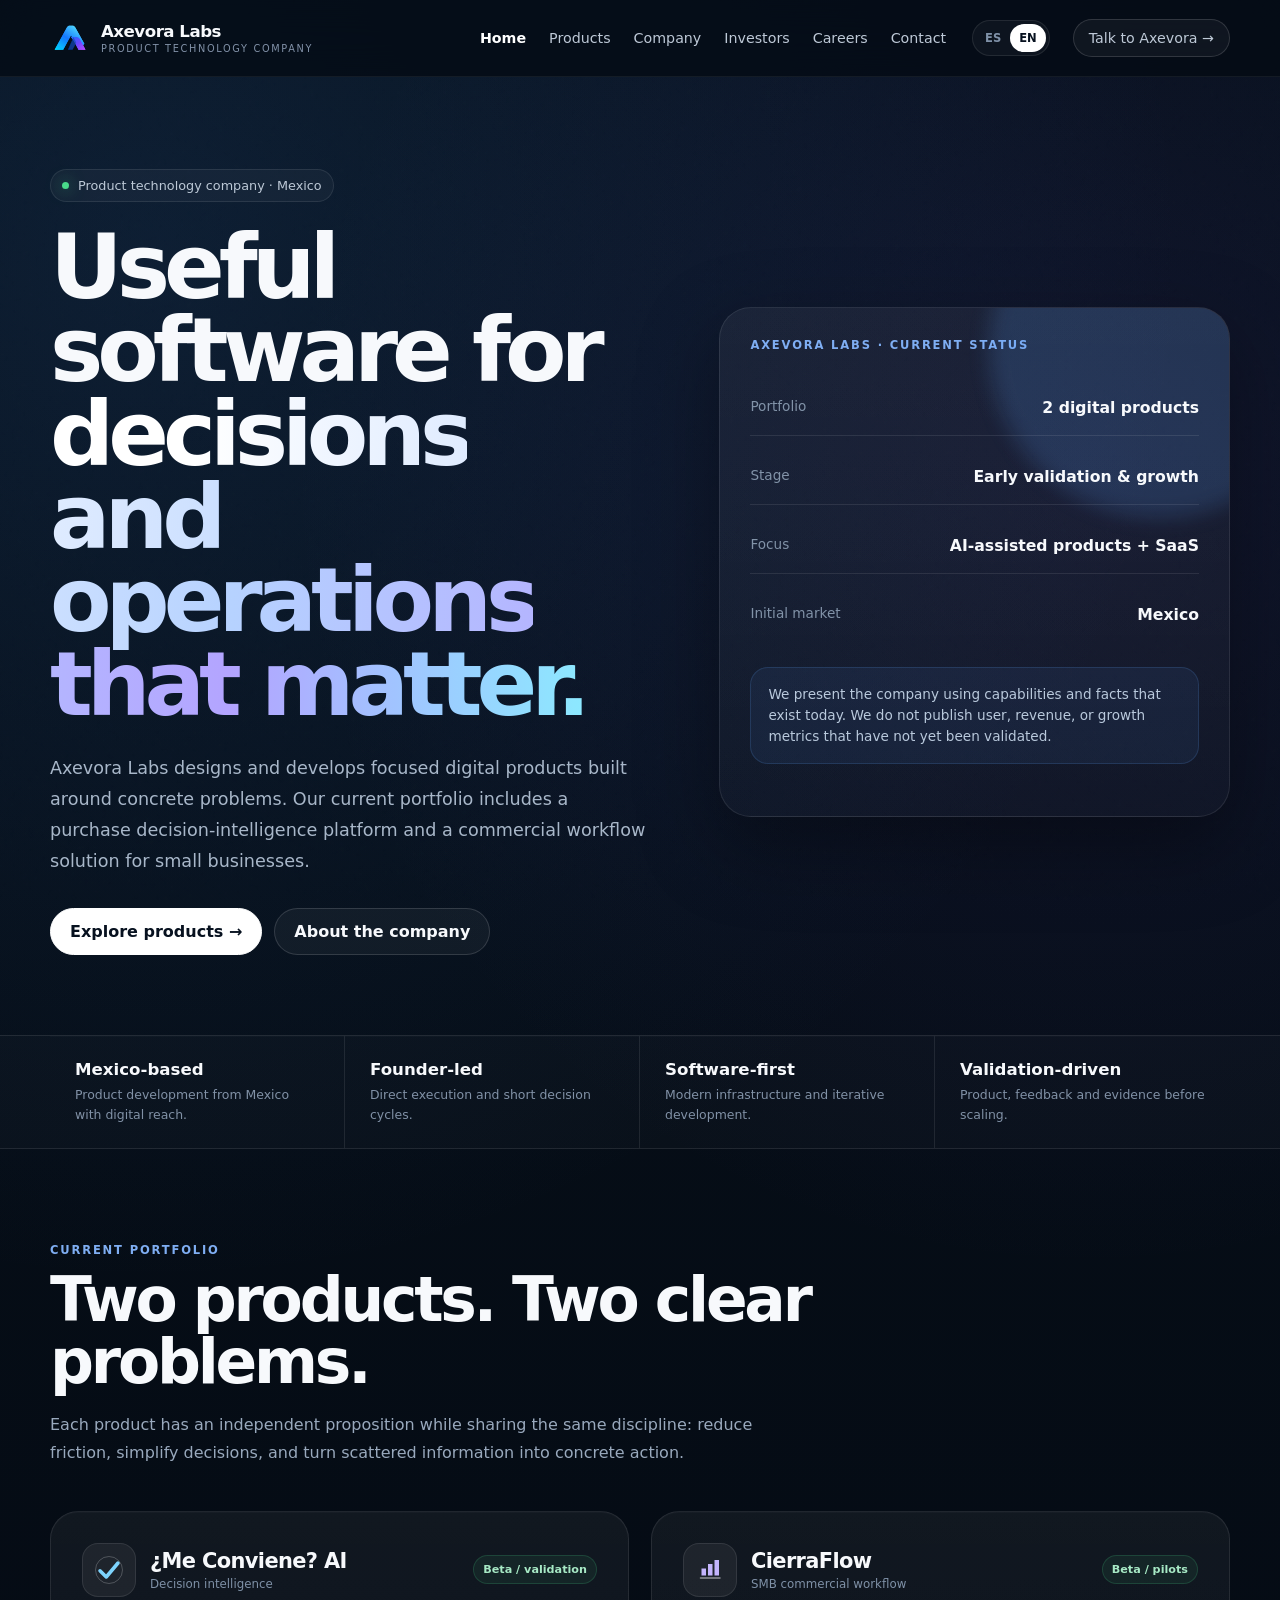
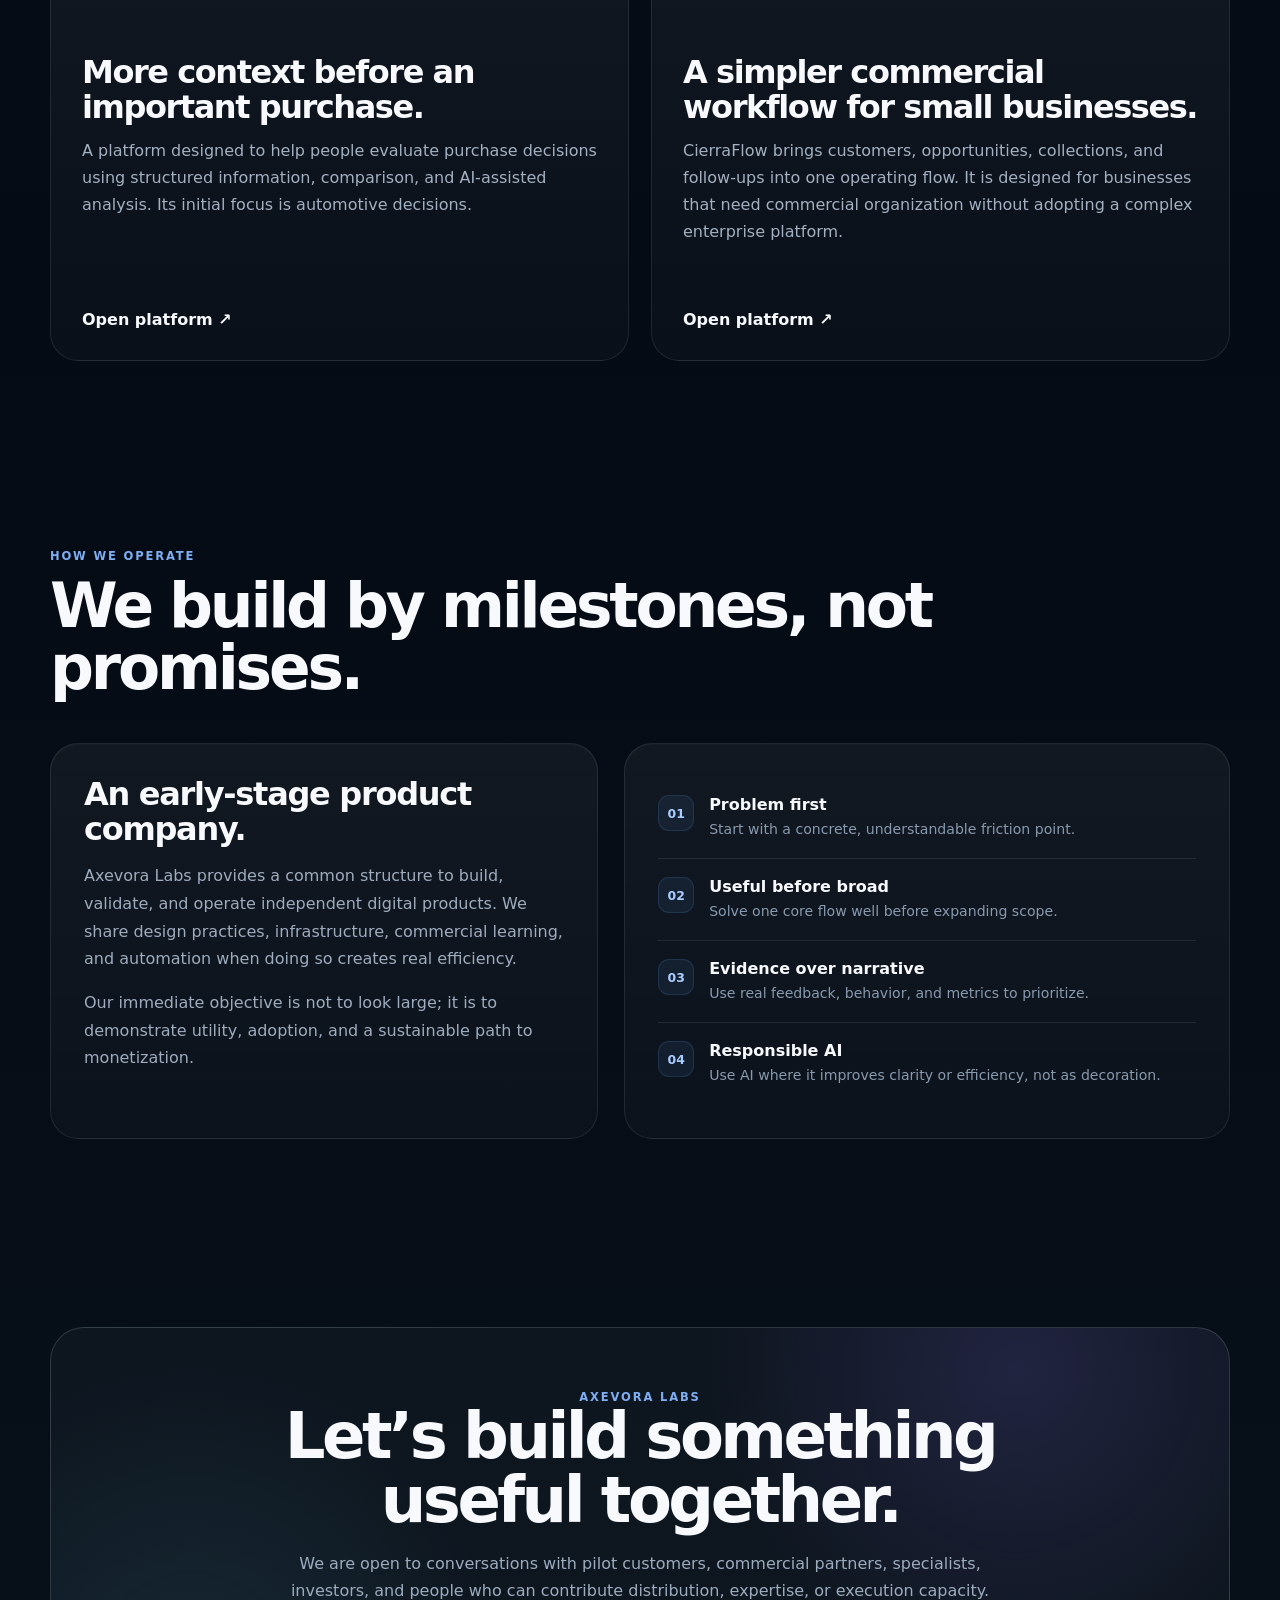
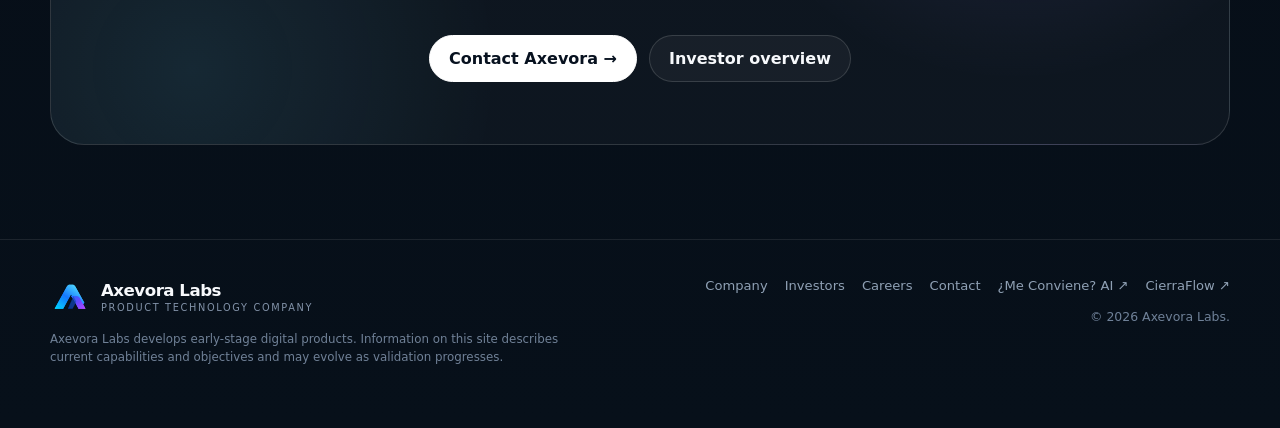
==== commit bf6830b5: "Rebuild Axevora Labs homepage for international positioning" ====
--- a/index.html
+++ b/index.html
@@ -1,33 +1,8 @@
-<!DOCTYPE html>
-<html lang="es">
-<head>
-  <meta charset="UTF-8" />
-  <meta name="viewport" content="width=device-width, initial-scale=1.0" />
-  <meta name="description" content="Axevora Labs — Construimos productos digitales inteligentes para decisiones, ventas y crecimiento." />
-  <meta name="theme-color" content="#07111f" />
-  <title>Axevora Labs | Intelligent Products for Modern Business</title>
-  <link rel="stylesheet" href="styles.css" />
-</head>
-<body>
-  <div class="noise"></div>
-  <div class="nav-wrap"><div class="container"><nav>
-    <a class="brand" href="index.html" aria-label="Axevora Labs"><div class="brand-mark" style="background:none;box-shadow:none;padding:0"><img src="axevora-mark.svg" alt="" style="width:100%;height:100%;object-fit:contain;display:block"></div><div><span>Axevora Labs</span><small>Product Company</small></div></a>
-    <div class="nav-links"><a class="active" href="index.html">Inicio</a><a href="index.html#products">Productos</a><a href="about.html">About</a><a href="investors.html">Investors</a><a href="careers.html">Careers</a><a href="contact.html">Contact</a><a class="nav-cta" href="index.html#products">Ver productos →</a></div>
-    <a class="mobile-menu" href="about.html">Compañía</a>
-  </nav></div></div>
-  <main id="top">
-    <section class="hero-home"><div class="container hero-grid">
-      <div><div class="eyebrow"><span class="dot"></span> Building intelligent products from Mexico</div><h1>Tecnología para <span class="gradient-text">decidir, vender y crecer.</span></h1><p class="lede">Axevora Labs crea productos digitales enfocados en resolver problemas reales de consumidores y negocios. Diseñamos experiencias simples, datos útiles y automatización inteligente para convertir decisiones complejas en acciones claras.</p><div class="actions"><a class="btn btn-primary" href="#products">Explorar productos <span>↗</span></a><a class="btn btn-secondary" href="#vision">Nuestra visión</a></div></div>
-      <div class="hero-card" aria-label="Axevora product intelligence dashboard"><div class="card-label">Axevora / Product intelligence</div><div class="signal"><div class="signal-top"><div class="signal-title">Building momentum</div><div class="status">Live products</div></div><div class="bars" aria-hidden="true"><div class="bar"></div><div class="bar"></div><div class="bar"></div><div class="bar"></div><div class="bar"></div><div class="bar"></div></div><div class="signal-footer"><div class="mini"><strong>02</strong><span>Productos en desarrollo activo</span></div><div class="mini"><strong>AI + SaaS</strong><span>Enfoque de producto</span></div></div></div></div>
-    </div></section>
-    <section id="products"><div class="container"><div class="section-kicker">Portfolio</div><h2 class="section-title">Productos diseñados para<br>problemas que importan.</h2><p class="section-copy">Cada producto de Axevora Labs parte de una necesidad concreta: tomar mejores decisiones de compra, organizar ventas, mejorar cobros y ayudar a negocios a operar con mayor claridad.</p><div class="products-grid">
-      <article class="product one"><div class="product-logo"><div class="logo-icon" aria-hidden="true"><svg viewBox="0 0 64 64" fill="none"><path d="M14 33.5 26.5 46 50 18" stroke="#7dd3fc" stroke-width="7" stroke-linecap="round" stroke-linejoin="round"/><circle cx="32" cy="32" r="27" stroke="rgba(255,255,255,.22)" stroke-width="2"/></svg></div><div><div class="product-name">¿Me Conviene? AI</div><div class="product-type">Consumer decision intelligence</div></div></div><h3>Decisiones de compra con más contexto y menos incertidumbre.</h3><p>Una plataforma enfocada en ayudar a usuarios a evaluar si una compra realmente les conviene, comenzando por el mercado automotriz y evolucionando hacia un sistema inteligente de comparación, análisis y recomendación.</p><a class="product-link" href="https://me-conviene-ai.vercel.app" target="_blank" rel="noopener noreferrer">Abrir ¿Me Conviene? AI <span>↗</span></a></article>
-      <article class="product two"><div class="product-logo"><div class="logo-icon" aria-hidden="true"><svg viewBox="0 0 64 64" fill="none"><path d="M15 43V29h9v14H15Zm13 0V20h9v23h-9Zm13 0V12h9v31h-9Z" fill="#c4b5fd"/><path d="M13 48h39" stroke="rgba(255,255,255,.5)" stroke-width="3" stroke-linecap="round"/></svg></div><div><div class="product-name">CierraFlow</div><div class="product-type">Sales & collections workflow</div></div></div><h3>Ventas, cobros y seguimientos en un flujo simple para pymes.</h3><p>CierraFlow ayuda a pequeños negocios a organizar clientes, oportunidades, cobros y seguimientos sin convertir la operación diaria en un sistema complicado.</p><a class="product-link" href="https://cierraflow.vercel.app/" target="_blank" rel="noopener noreferrer">Abrir CierraFlow <span>↗</span></a></article>
-    </div></div></section>
-    <section id="vision"><div class="container"><div class="section-kicker">Our direction</div><h2 class="section-title">Construir una compañía,<br>no solo una aplicación.</h2><div class="split"><div class="panel"><h3>Una casa de productos digitales con visión de largo plazo.</h3><p>Axevora Labs nace con una idea central: crear soluciones tecnológicas que puedan crecer de manera independiente, pero compartir una misma filosofía de producto, infraestructura, datos e inteligencia.</p><p>El objetivo es construir un portafolio de productos útiles, medibles y escalables desde México hacia mercados más amplios.</p></div><div class="panel"><div class="value-list"><div class="value"><div class="value-num">01</div><div><strong>Simple by design</strong><span>Productos fáciles de entender, probar y adoptar.</span></div></div><div class="value"><div class="value-num">02</div><div><strong>Useful intelligence</strong><span>IA y datos donde realmente mejoran una decisión o un proceso.</span></div></div><div class="value"><div class="value-num">03</div><div><strong>Built to scale</strong><span>Arquitectura y producto preparados para evolucionar por etapas.</span></div></div><div class="value"><div class="value-num">04</div><div><strong>Real-world focus</strong><span>Problemas concretos de consumidores, pymes y mercados cotidianos.</span></div></div></div></div></div><div class="metric-grid"><div class="metric"><strong>Mexico</strong><span>Origen y mercado inicial</span></div><div class="metric"><strong>2</strong><span>Productos activos</span></div><div class="metric"><strong>AI</strong><span>Decisión + automatización</span></div><div class="metric"><strong>Long term</strong><span>Construcción de portafolio</span></div></div></div></section>
-    <section><div class="container"><div class="cta"><div class="section-kicker">Axevora Labs</div><h2>We build the systems behind better outcomes.</h2><p>Dos productos. Una misma visión: convertir tecnología compleja en herramientas claras, útiles y accesibles para personas y negocios.</p><div class="actions" style="justify-content:center"><a class="btn btn-primary" href="https://me-conviene-ai.vercel.app" target="_blank" rel="noopener noreferrer">Ver ¿Me Conviene? AI ↗</a><a class="btn btn-secondary" href="https://cierraflow.vercel.app/" target="_blank" rel="noopener noreferrer">Ver CierraFlow ↗</a></div></div></div></section>
-  </main>
-  <footer><div class="container footer-grid"><a class="brand" href="index.html"><div class="brand-mark" style="background:none;box-shadow:none;padding:0"><img src="axevora-mark.svg" alt="" style="width:100%;height:100%;object-fit:contain;display:block"></div><div><span>Axevora Labs</span><small>Technology & Product</small></div></a><div class="footer-copy">© 2026 Axevora Labs. All rights reserved.</div><div class="footer-links"><a href="about.html">About</a><a href="investors.html">Investors</a><a href="careers.html">Careers</a><a href="contact.html">Contact</a><a href="https://me-conviene-ai.vercel.app" target="_blank" rel="noopener noreferrer">¿Me Conviene? AI</a><a href="https://cierraflow.vercel.app/" target="_blank" rel="noopener noreferrer">CierraFlow</a></div></div></footer>
-  <script src="app.js"></script>
-</body>
-</html>
+<!DOCTYPE html><html lang="es"><head><meta charset="UTF-8"><meta name="viewport" content="width=device-width,initial-scale=1"><meta name="description" content="Axevora Labs builds focused software products for better decisions and more effective business operations."><meta name="theme-color" content="#050b14"><meta property="og:title" content="Axevora Labs"><meta property="og:description" content="Focused software products for decision intelligence and business operations."><meta property="og:type" content="website"><meta property="og:url" content="https://axevora-labs-web.vercel.app/"><title>Axevora Labs | Product Technology Company</title><link rel="stylesheet" href="styles.css"></head><body><div class="noise"></div>
+<div class="nav-wrap"><div class="container"><nav><a class="brand" href="index.html"><div class="brand-mark"><img src="axevora-mark.svg" alt=""></div><div><span>Axevora Labs</span><small>Product Technology Company</small></div></a><div class="nav-links"><a class="active" href="index.html" data-es="Inicio" data-en="Home">Inicio</a><a href="#products" data-es="Productos" data-en="Products">Productos</a><a href="about.html" data-es="Compañía" data-en="Company">Compañía</a><a href="investors.html" data-es="Inversionistas" data-en="Investors">Inversionistas</a><a href="careers.html" data-es="Talento" data-en="Careers">Talento</a><a href="contact.html" data-es="Contacto" data-en="Contact">Contacto</a><div class="lang-switch"><button data-lang-btn="es">ES</button><button data-lang-btn="en">EN</button></div><a class="nav-cta" href="contact.html" data-es="Hablar con Axevora →" data-en="Talk to Axevora →">Hablar con Axevora →</a></div><button class="mobile-menu-btn" data-menu-btn aria-expanded="false">☰</button></nav><div class="mobile-panel" data-mobile-panel><a href="#products" data-es="Productos" data-en="Products">Productos</a><a href="about.html" data-es="Compañía" data-en="Company">Compañía</a><a href="investors.html" data-es="Inversionistas" data-en="Investors">Inversionistas</a><a href="careers.html" data-es="Talento" data-en="Careers">Talento</a><a href="contact.html" data-es="Contacto" data-en="Contact">Contacto</a><div class="lang-switch"><button data-lang-btn="es">ES</button><button data-lang-btn="en">EN</button></div></div></div></div>
+<main><section class="hero-home"><div class="container hero-grid"><div><div class="eyebrow"><span class="dot"></span><span data-es="Compañía de producto tecnológico · México" data-en="Product technology company · Mexico">Compañía de producto tecnológico · México</span></div><h1><span data-es="Software útil para " data-en="Useful software for ">Software útil para </span><span class="gradient-text" data-es="decisiones y operaciones que importan." data-en="decisions and operations that matter.">decisiones y operaciones que importan.</span></h1><p class="lede" data-es="Axevora Labs diseña y desarrolla productos digitales enfocados en resolver problemas concretos. Nuestro portafolio actual incluye una plataforma de inteligencia para decisiones de compra y una solución de flujo comercial para pequeñas empresas." data-en="Axevora Labs designs and develops focused digital products built around concrete problems. Our current portfolio includes a purchase decision-intelligence platform and a commercial workflow solution for small businesses.">Axevora Labs diseña y desarrolla productos digitales enfocados en resolver problemas concretos. Nuestro portafolio actual incluye una plataforma de inteligencia para decisiones de compra y una solución de flujo comercial para pequeñas empresas.</p><div class="actions"><a class="btn btn-primary" href="#products" data-es="Conocer productos →" data-en="Explore products →">Conocer productos →</a><a class="btn btn-secondary" href="about.html" data-es="Conocer la compañía" data-en="About the company">Conocer la compañía</a></div></div><div class="hero-card"><div class="card-label" data-es="Axevora Labs · Estado actual" data-en="Axevora Labs · Current status">Axevora Labs · Estado actual</div><div class="company-snapshot"><div class="snapshot-row"><span data-es="Portafolio" data-en="Portfolio">Portafolio</span><strong data-es="2 productos digitales" data-en="2 digital products">2 productos digitales</strong></div><div class="snapshot-row"><span data-es="Etapa" data-en="Stage">Etapa</span><strong data-es="Validación y crecimiento temprano" data-en="Early validation & growth">Validación y crecimiento temprano</strong></div><div class="snapshot-row"><span data-es="Enfoque" data-en="Focus">Enfoque</span><strong>AI-assisted products + SaaS</strong></div><div class="snapshot-row"><span data-es="Mercado inicial" data-en="Initial market">Mercado inicial</span><strong data-es="México" data-en="Mexico">México</strong></div></div><div class="snapshot-note" data-es="Presentamos la compañía con datos y capacidades que existen hoy. No publicamos métricas de usuarios, ingresos o crecimiento que aún no hayan sido validadas." data-en="We present the company using capabilities and facts that exist today. We do not publish user, revenue, or growth metrics that have not yet been validated.">Presentamos la compañía con datos y capacidades que existen hoy. No publicamos métricas de usuarios, ingresos o crecimiento que aún no hayan sido validadas.</div></div></div></section>
+<div class="trust-strip"><div class="container trust-grid"><div class="trust-item"><strong>Mexico-based</strong><span data-es="Construcción de producto desde México con alcance digital." data-en="Product development from Mexico with digital reach.">Construcción de producto desde México con alcance digital.</span></div><div class="trust-item"><strong>Founder-led</strong><span data-es="Ejecución directa y ciclos de decisión cortos." data-en="Direct execution and short decision cycles.">Ejecución directa y ciclos de decisión cortos.</span></div><div class="trust-item"><strong>Software-first</strong><span data-es="Infraestructura moderna y desarrollo iterativo." data-en="Modern infrastructure and iterative development.">Infraestructura moderna y desarrollo iterativo.</span></div><div class="trust-item"><strong>Validation-driven</strong><span data-es="Producto, feedback y evidencia antes de escalar." data-en="Product, feedback and evidence before scaling.">Producto, feedback y evidencia antes de escalar.</span></div></div></div>
+<section id="products"><div class="container"><div class="section-kicker" data-es="Portafolio actual" data-en="Current portfolio">Portafolio actual</div><h2 class="section-title" data-es="Dos productos. Dos problemas claros." data-en="Two products. Two clear problems.">Dos productos. Dos problemas claros.</h2><p class="section-copy" data-es="Cada producto opera con una propuesta independiente, pero comparte una misma disciplina: reducir fricción, simplificar decisiones y convertir información dispersa en acciones concretas." data-en="Each product has an independent proposition while sharing the same discipline: reduce friction, simplify decisions, and turn scattered information into concrete action.">Cada producto opera con una propuesta independiente, pero comparte una misma disciplina: reducir fricción, simplificar decisiones y convertir información dispersa en acciones concretas.</p><div class="products-grid"><article class="product"><div class="product-top"><div class="product-logo"><div class="logo-icon"><svg viewBox="0 0 64 64" fill="none"><path d="M14 33.5 26.5 46 50 18" stroke="#7dd3fc" stroke-width="7" stroke-linecap="round" stroke-linejoin="round"/><circle cx="32" cy="32" r="27" stroke="rgba(255,255,255,.22)" stroke-width="2"/></svg></div><div><div class="product-name">¿Me Conviene? AI</div><div class="product-type">Decision intelligence</div></div></div><span class="status-pill" data-es="Beta / validación" data-en="Beta / validation">Beta / validación</span></div><h3 data-es="Más contexto antes de una compra importante." data-en="More context before an important purchase.">Más contexto antes de una compra importante.</h3><p data-es="Plataforma orientada a ayudar a personas a analizar decisiones de compra con información estructurada, comparación y asistencia basada en IA. El enfoque inicial está en decisiones relacionadas con automóviles." data-en="A platform designed to help people evaluate purchase decisions using structured information, comparison, and AI-assisted analysis. Its initial focus is automotive decisions.">Plataforma orientada a ayudar a personas a analizar decisiones de compra con información estructurada, comparación y asistencia basada en IA. El enfoque inicial está en decisiones relacionadas con automóviles.</p><a class="product-link" href="https://me-conviene-ai.vercel.app/" target="_blank" rel="noopener noreferrer" data-es="Abrir plataforma ↗" data-en="Open platform ↗">Abrir plataforma ↗</a></article><article class="product"><div class="product-top"><div class="product-logo"><div class="logo-icon"><svg viewBox="0 0 64 64" fill="none"><path d="M15 43V29h9v14H15Zm13 0V20h9v23h-9Zm13 0V12h9v31h-9Z" fill="#c4b5fd"/><path d="M13 48h39" stroke="rgba(255,255,255,.5)" stroke-width="3" stroke-linecap="round"/></svg></div><div><div class="product-name">CierraFlow</div><div class="product-type">SMB commercial workflow</div></div></div><span class="status-pill" data-es="Beta / pilotos" data-en="Beta / pilots">Beta / pilotos</span></div><h3 data-es="Un flujo comercial simple para pequeños negocios." data-en="A simpler commercial workflow for small businesses.">Un flujo comercial simple para pequeños negocios.</h3><p data-es="CierraFlow reúne clientes, oportunidades, cobros y seguimientos en un solo flujo operativo. Está dirigido a negocios que necesitan organización comercial sin adoptar una plataforma empresarial compleja." data-en="CierraFlow brings customers, opportunities, collections, and follow-ups into one operating flow. It is designed for businesses that need commercial organization without adopting a complex enterprise platform.">CierraFlow reúne clientes, oportunidades, cobros y seguimientos en un solo flujo operativo. Está dirigido a negocios que necesitan organización comercial sin adoptar una plataforma empresarial compleja.</p><a class="product-link" href="https://cierraflow.vercel.app/" target="_blank" rel="noopener noreferrer" data-es="Abrir plataforma ↗" data-en="Open platform ↗">Abrir plataforma ↗</a></article></div></div></section>
+<section><div class="container"><div class="section-kicker" data-es="Cómo operamos" data-en="How we operate">Cómo operamos</div><h2 class="section-title" data-es="Construimos por etapas, no por promesas." data-en="We build by milestones, not promises.">Construimos por etapas, no por promesas.</h2><div class="split"><div class="panel"><h3 data-es="Una casa de producto en etapa temprana." data-en="An early-stage product company.">Una casa de producto en etapa temprana.</h3><p data-es="Axevora Labs funciona como estructura común para desarrollar, validar y operar productos digitales independientes. Compartimos prácticas de diseño, infraestructura, aprendizaje comercial y automatización cuando hacerlo genera eficiencia real." data-en="Axevora Labs provides a common structure to build, validate, and operate independent digital products. We share design practices, infrastructure, commercial learning, and automation when doing so creates real efficiency.">Axevora Labs funciona como estructura común para desarrollar, validar y operar productos digitales independientes. Compartimos prácticas de diseño, infraestructura, aprendizaje comercial y automatización cuando hacerlo genera eficiencia real.</p><p data-es="Nuestro objetivo inmediato no es aparentar escala: es demostrar utilidad, adopción y un camino sostenible hacia monetización." data-en="Our immediate objective is not to look large; it is to demonstrate utility, adoption, and a sustainable path to monetization.">Nuestro objetivo inmediato no es aparentar escala: es demostrar utilidad, adopción y un camino sostenible hacia monetización.</p></div><div class="panel"><div class="value-list"><div class="value"><div class="value-num">01</div><div><strong>Problem first</strong><span data-es="Empezar por una fricción concreta y entendible." data-en="Start with a concrete, understandable friction point.">Empezar por una fricción concreta y entendible.</span></div></div><div class="value"><div class="value-num">02</div><div><strong>Useful before broad</strong><span data-es="Resolver bien un flujo principal antes de ampliar alcance." data-en="Solve one core flow well before expanding scope.">Resolver bien un flujo principal antes de ampliar alcance.</span></div></div><div class="value"><div class="value-num">03</div><div><strong>Evidence over narrative</strong><span data-es="Usar feedback, comportamiento y métricas reales para priorizar." data-en="Use real feedback, behavior, and metrics to prioritize.">Usar feedback, comportamiento y métricas reales para priorizar.</span></div></div><div class="value"><div class="value-num">04</div><div><strong>Responsible AI</strong><span data-es="Aplicar IA donde aporta claridad o eficiencia, no como adorno." data-en="Use AI where it improves clarity or efficiency, not as decoration.">Aplicar IA donde aporta claridad o eficiencia, no como adorno.</span></div></div></div></div></div></div></section>
+<section><div class="container"><div class="cta"><div class="section-kicker">Axevora Labs</div><h2 data-es="Construyamos algo útil juntos." data-en="Let’s build something useful together.">Construyamos algo útil juntos.</h2><p data-es="Estamos abiertos a conversaciones con clientes piloto, aliados comerciales, especialistas, inversionistas y personas que puedan aportar distribución, experiencia o capacidad de ejecución." data-en="We are open to conversations with pilot customers, commercial partners, specialists, investors, and people who can contribute distribution, expertise, or execution capacity.">Estamos abiertos a conversaciones con clientes piloto, aliados comerciales, especialistas, inversionistas y personas que puedan aportar distribución, experiencia o capacidad de ejecución.</p><div class="actions" style="justify-content:center"><a class="btn btn-primary" href="contact.html" data-es="Contactar Axevora →" data-en="Contact Axevora →">Contactar Axevora →</a><a class="btn btn-secondary" href="investors.html" data-es="Investor overview" data-en="Investor overview">Investor overview</a></div></div></div></section></main>
+<footer><div class="container footer-grid"><div><a class="brand" href="index.html"><div class="brand-mark"><img src="axevora-mark.svg" alt=""></div><div><span>Axevora Labs</span><small>Product Technology Company</small></div></a><p class="footer-note" data-es="Axevora Labs desarrolla productos digitales en etapa temprana. La información del sitio describe capacidades y objetivos actuales y puede evolucionar conforme avance la validación." data-en="Axevora Labs develops early-stage digital products. Information on this site describes current capabilities and objectives and may evolve as validation progresses.">Axevora Labs desarrolla productos digitales en etapa temprana. La información del sitio describe capacidades y objetivos actuales y puede evolucionar conforme avance la validación.</p></div><div class="footer-right"><div class="footer-links"><a href="about.html" data-es="Compañía" data-en="Company">Compañía</a><a href="investors.html">Investors</a><a href="careers.html">Careers</a><a href="contact.html">Contact</a><a href="https://me-conviene-ai.vercel.app/" target="_blank" rel="noopener noreferrer">¿Me Conviene? AI ↗</a><a href="https://cierraflow.vercel.app/" target="_blank" rel="noopener noreferrer">CierraFlow ↗</a></div><div class="footer-copy">© 2026 Axevora Labs.</div></div></div></footer><script src="app.js"></script></body></html>
--- a/styles.css
+++ b/styles.css
@@ -1,4 +1 @@
-:root{--bg:#06101d;--bg2:#0a1728;--panel:rgba(255,255,255,.055);--text:#f6f8fc;--muted:#a8b4c6;--line:rgba(255,255,255,.12);--accent:#60a5fa;--accent2:#8b5cf6;--accent3:#22d3ee;--success:#4ade80;--shadow:0 30px 80px rgba(0,0,0,.28);--max:1180px}*{box-sizing:border-box}html{scroll-behavior:smooth}body{margin:0;font-family:Inter,ui-sans-serif,system-ui,-apple-system,BlinkMacSystemFont,"Segoe UI",sans-serif;color:var(--text);background:radial-gradient(circle at 15% 10%,rgba(96,165,250,.16),transparent 30%),radial-gradient(circle at 82% 18%,rgba(139,92,246,.15),transparent 28%),linear-gradient(180deg,#07111f 0%,#081321 55%,#06101d 100%);min-height:100vh;overflow-x:hidden}a{color:inherit;text-decoration:none}.noise{position:fixed;inset:0;pointer-events:none;opacity:.12;z-index:-1;background-image:url("data:image/svg+xml,%3Csvg viewBox='0 0 180 180' xmlns='http://www.w3.org/2000/svg'%3E%3Cfilter id='n'%3E%3CfeTurbulence type='fractalNoise' baseFrequency='.95' numOctaves='3' stitchTiles='stitch'/%3E%3C/filter%3E%3Crect width='100%25' height='100%25' filter='url(%23n)' opacity='.16'/%3E%3C/svg%3E")}.container{width:min(calc(100% - 40px),var(--max));margin:auto}.nav-wrap{position:sticky;top:0;z-index:50;backdrop-filter:blur(18px);background:rgba(6,16,29,.78);border-bottom:1px solid rgba(255,255,255,.07)}nav{height:78px;display:flex;align-items:center;justify-content:space-between;gap:28px}.brand{display:flex;align-items:center;gap:12px;font-weight:800;letter-spacing:-.03em}.brand-mark{width:38px;height:38px;border-radius:12px;background:linear-gradient(145deg,var(--accent),var(--accent2));display:grid;place-items:center;box-shadow:0 12px 30px rgba(96,165,250,.24);font-weight:900}.brand span{font-size:1.1rem}.brand small{display:block;font-size:.64rem;color:var(--muted);letter-spacing:.18em;text-transform:uppercase;margin-top:2px}.nav-links{display:flex;align-items:center;gap:25px;color:#cbd5e1;font-size:.92rem}.nav-links a:hover,.nav-links a.active{color:#fff}.nav-links a.active{font-weight:800}.nav-cta{padding:11px 17px;border:1px solid rgba(255,255,255,.18);border-radius:999px;background:rgba(255,255,255,.06)}.mobile-menu{display:none}.page-hero{padding:115px 0 70px}.page-hero .eyebrow,.eyebrow{display:inline-flex;align-items:center;gap:9px;padding:8px 12px;border-radius:999px;border:1px solid rgba(255,255,255,.12);background:rgba(255,255,255,.045);color:#cbd5e1;font-size:.82rem;margin-bottom:24px}.dot{width:8px;height:8px;border-radius:50%;background:var(--success);box-shadow:0 0 16px rgba(74,222,128,.8)}h1{margin:0;font-size:clamp(3.2rem,7vw,6.8rem);line-height:.92;letter-spacing:-.068em;max-width:980px}.page-hero h1{font-size:clamp(3rem,6.1vw,5.8rem)}.gradient-text{background:linear-gradient(90deg,#fff 15%,#a9c9ff 47%,#b7a4ff 78%,#8be7f7);-webkit-background-clip:text;background-clip:text;color:transparent}.lede{color:var(--muted);font-size:1.12rem;line-height:1.75;max-width:760px;margin:28px 0 0}.actions{display:flex;flex-wrap:wrap;gap:13px;margin-top:32px}.btn{display:inline-flex;align-items:center;justify-content:center;gap:10px;padding:14px 20px;border-radius:999px;font-weight:750;border:1px solid rgba(255,255,255,.13);transition:.25s ease}.btn-primary{background:#fff;color:#07111f;border-color:#fff;box-shadow:0 12px 36px rgba(255,255,255,.12)}.btn-secondary{background:rgba(255,255,255,.055);color:#fff}.btn:hover{transform:translateY(-2px)}section{padding:92px 0}.section-kicker{color:#8ab4ff;font-weight:800;font-size:.82rem;text-transform:uppercase;letter-spacing:.16em}.section-title{font-size:clamp(2.25rem,4.8vw,4.2rem);letter-spacing:-.052em;line-height:1.01;margin:13px 0 18px}.section-copy{color:var(--muted);max-width:720px;line-height:1.72}.grid-2{display:grid;grid-template-columns:repeat(2,1fr);gap:22px;margin-top:42px}.grid-3{display:grid;grid-template-columns:repeat(3,1fr);gap:18px;margin-top:42px}.card{padding:30px;border-radius:28px;border:1px solid var(--line);background:rgba(255,255,255,.045);position:relative;overflow:hidden}.card h3{font-size:1.55rem;letter-spacing:-.035em;margin:0 0 12px}.card p{color:#aeb9c9;line-height:1.68;margin:0}.card .meta{color:#8ea1ba;text-transform:uppercase;letter-spacing:.13em;font-size:.72rem;margin-bottom:22px}.number{font-size:3rem;font-weight:850;letter-spacing:-.06em;margin-bottom:18px}.timeline{margin-top:42px;display:grid;gap:14px}.timeline-item{display:grid;grid-template-columns:160px 1fr;gap:28px;padding:24px 0;border-bottom:1px solid rgba(255,255,255,.09)}.timeline-item:last-child{border-bottom:0}.timeline-item .year{color:#91b7ff;font-weight:800}.timeline-item strong{display:block;font-size:1.18rem;margin-bottom:7px}.timeline-item p{margin:0;color:var(--muted);line-height:1.65}.metric-grid{display:grid;grid-template-columns:repeat(4,1fr);gap:14px;margin-top:40px}.metric{border:1px solid var(--line);border-radius:22px;padding:25px;background:rgba(255,255,255,.035)}.metric strong{font-size:2rem;display:block;letter-spacing:-.05em}.metric span{color:#8fa0b6;font-size:.82rem}.split{display:grid;grid-template-columns:.95fr 1.05fr;gap:28px;align-items:stretch;margin-top:44px}.panel{border:1px solid var(--line);border-radius:28px;padding:34px;background:rgba(255,255,255,.04)}.panel h3{font-size:2rem;line-height:1.07;letter-spacing:-.04em;margin:0 0 18px}.panel p{color:var(--muted);line-height:1.75}.value-list{display:grid}.value{display:flex;gap:16px;padding:18px 0;border-bottom:1px solid rgba(255,255,255,.08)}.value:last-child{border-bottom:0}.value-num{width:38px;height:38px;flex:0 0 38px;border-radius:12px;display:grid;place-items:center;background:rgba(96,165,250,.1);color:#a9c9ff;font-weight:850}.value strong{display:block;margin-bottom:5px}.value span{color:#93a3b7;font-size:.9rem;line-height:1.5}.cta{border:1px solid rgba(255,255,255,.13);border-radius:34px;padding:60px;background:radial-gradient(circle at 80% 20%,rgba(139,92,246,.18),transparent 34%),radial-gradient(circle at 12% 70%,rgba(34,211,238,.12),transparent 30%),rgba(255,255,255,.045);text-align:center}.cta h2{font-size:clamp(2.4rem,5vw,4.7rem);letter-spacing:-.055em;line-height:1;margin:0 auto 18px;max-width:880px}.cta p{color:var(--muted);max-width:720px;margin:0 auto 29px;line-height:1.7}.role{display:flex;flex-direction:column;min-height:260px}.role .location{color:#8ea1ba;font-size:.8rem;margin-bottom:20px}.role .pill{margin-top:auto;align-self:flex-start;padding:8px 11px;border:1px solid rgba(255,255,255,.11);border-radius:999px;color:#cbd5e1;font-size:.76rem}.notice{padding:18px 20px;border:1px solid rgba(96,165,250,.22);background:rgba(96,165,250,.07);border-radius:18px;color:#c8d7ea;line-height:1.6;margin-top:25px}.investor-band{display:grid;grid-template-columns:1.15fr .85fr;gap:24px;margin-top:42px}.thesis{font-size:clamp(2rem,4vw,3.7rem);letter-spacing:-.05em;line-height:1.05;margin:0}.list-clean{list-style:none;margin:0;padding:0}.list-clean li{padding:15px 0;border-bottom:1px solid rgba(255,255,255,.08);color:#b4c0d0}.list-clean li:last-child{border-bottom:0}.product-strip{display:grid;grid-template-columns:1fr 1fr;gap:16px;margin-top:30px}.product-mini{padding:20px;border-radius:20px;border:1px solid var(--line);background:rgba(255,255,255,.04)}.product-mini strong{display:block;font-size:1.15rem;margin-bottom:6px}.product-mini span{color:#90a0b5;font-size:.84rem;line-height:1.5}.hero-home{min-height:calc(100vh - 78px);display:grid;align-items:center;padding:88px 0 70px}.hero-grid{display:grid;grid-template-columns:1.12fr .88fr;gap:62px;align-items:center}.hero-card{position:relative;border:1px solid rgba(255,255,255,.11);background:linear-gradient(180deg,rgba(255,255,255,.085),rgba(255,255,255,.035));box-shadow:var(--shadow);border-radius:32px;padding:28px;overflow:hidden;min-height:510px}.hero-card:before{content:"";position:absolute;width:320px;height:320px;right:-120px;top:-100px;border-radius:50%;background:rgba(96,165,250,.14);filter:blur(10px)}.card-label{color:#97a6bb;text-transform:uppercase;font-size:.74rem;letter-spacing:.17em}.signal{margin-top:26px;padding:22px;border-radius:22px;background:rgba(5,15,28,.64);border:1px solid rgba(255,255,255,.09)}.signal-top{display:flex;align-items:center;justify-content:space-between;gap:10px;margin-bottom:25px}.signal-title{font-size:1.2rem;font-weight:800}.status{font-size:.75rem;color:#b8eecb;background:rgba(74,222,128,.1);padding:6px 9px;border-radius:999px}.bars{display:flex;align-items:flex-end;gap:10px;height:160px;padding-top:18px}.bar{flex:1;border-radius:10px 10px 4px 4px;background:linear-gradient(180deg,#86b8ff,#7658f2);opacity:.9}.bar:nth-child(1){height:36%}.bar:nth-child(2){height:54%}.bar:nth-child(3){height:43%}.bar:nth-child(4){height:72%}.bar:nth-child(5){height:82%}.bar:nth-child(6){height:100%}.signal-footer{display:grid;grid-template-columns:repeat(2,1fr);gap:12px;margin-top:18px}.mini{background:rgba(255,255,255,.045);border:1px solid rgba(255,255,255,.08);border-radius:17px;padding:16px}.mini strong{display:block;font-size:1.42rem}.mini span{color:#8fa0b6;font-size:.76rem}.products-grid{display:grid;grid-template-columns:repeat(2,1fr);gap:22px;margin-top:44px}.product{padding:31px;border-radius:28px;border:1px solid var(--line);background:rgba(255,255,255,.045);position:relative;overflow:hidden;transition:.28s ease;min-height:420px;display:flex;flex-direction:column}.product:hover{transform:translateY(-5px);background:rgba(255,255,255,.062);border-color:rgba(255,255,255,.18)}.product-logo{display:flex;align-items:center;gap:15px;margin-bottom:62px;position:relative;z-index:2}.logo-icon{width:58px;height:58px;border-radius:17px;display:grid;place-items:center;border:1px solid rgba(255,255,255,.13);background:rgba(255,255,255,.07)}.logo-icon svg{width:34px;height:34px}.product-name{font-size:1.38rem;font-weight:850;letter-spacing:-.03em}.product-type{color:#8292a8;font-size:.77rem;margin-top:3px}.product h3{font-size:2rem;letter-spacing:-.04em;line-height:1.08;margin:0 0 15px;max-width:520px}.product p{color:#aeb9c9;line-height:1.65;margin:0 0 28px;max-width:560px}.product-link{margin-top:auto;display:inline-flex;align-items:center;gap:10px;font-weight:800;color:#fff;position:relative;z-index:2}footer{padding:38px 0 54px;border-top:1px solid rgba(255,255,255,.08)}.footer-grid{display:flex;align-items:center;justify-content:space-between;gap:20px;flex-wrap:wrap}.footer-copy{color:#718198;font-size:.83rem}.footer-links{display:flex;gap:18px;color:#94a3b8;font-size:.84rem;flex-wrap:wrap}@media(max-width:900px){.nav-links{display:none}.mobile-menu{display:inline-flex;padding:10px 13px;border-radius:12px;border:1px solid var(--line);background:rgba(255,255,255,.05);color:#fff}.hero-grid,.split,.investor-band{grid-template-columns:1fr}.hero-home{padding-top:58px}.hero-card{min-height:auto}.products-grid,.grid-3{grid-template-columns:1fr}.grid-2{grid-template-columns:1fr}.metric-grid{grid-template-columns:repeat(2,1fr)}.timeline-item{grid-template-columns:1fr;gap:8px}.cta{padding:42px 22px}}@media(max-width:560px){.container{width:min(calc(100% - 24px),var(--max))}nav{height:68px}.hero-home{min-height:auto;padding:48px 0 55px}.page-hero{padding:72px 0 48px}h1,.page-hero h1{font-size:3.2rem}section{padding:72px 0}.product{padding:24px;min-height:390px}.product-logo{margin-bottom:46px}.metric-grid,.product-strip{grid-template-columns:1fr}.footer-grid{align-items:flex-start;flex-direction:column}}
-
-/* Contact */
-.contact-layout{display:grid;grid-template-columns:.86fr 1.14fr;gap:28px;margin-top:44px;align-items:start}.contact-info{display:grid;gap:16px}.contact-card{padding:26px;border:1px solid var(--line);border-radius:24px;background:rgba(255,255,255,.04)}.contact-card .icon{width:44px;height:44px;border-radius:14px;display:grid;place-items:center;background:rgba(96,165,250,.1);border:1px solid rgba(96,165,250,.16);margin-bottom:20px;font-size:1.05rem}.contact-card h3{margin:0 0 8px;font-size:1.18rem;letter-spacing:-.025em}.contact-card p{margin:0;color:var(--muted);line-height:1.6;font-size:.92rem}.contact-card a{display:inline-block;margin-top:12px;color:#cfe2ff;font-weight:750}.contact-form-wrap{border:1px solid var(--line);border-radius:30px;background:linear-gradient(180deg,rgba(255,255,255,.065),rgba(255,255,255,.035));padding:34px;box-shadow:var(--shadow)}.contact-form-wrap h2{margin:0 0 8px;font-size:2rem;letter-spacing:-.04em}.form-intro{margin:0 0 28px;color:var(--muted);line-height:1.6}.contact-form{display:grid;gap:18px}.form-grid{display:grid;grid-template-columns:1fr 1fr;gap:16px}.field{display:grid;gap:8px}.field label{font-size:.82rem;color:#cbd5e1;font-weight:700}.field input,.field select,.field textarea{width:100%;border:1px solid rgba(255,255,255,.12);background:rgba(4,12,23,.66);color:#fff;border-radius:15px;padding:14px 15px;outline:none;font:inherit;transition:.2s ease}.field textarea{min-height:150px;resize:vertical}.field input::placeholder,.field textarea::placeholder{color:#66768d}.field input:focus,.field select:focus,.field textarea:focus{border-color:rgba(96,165,250,.6);box-shadow:0 0 0 4px rgba(96,165,250,.08)}.field select option{background:#0a1728;color:#fff}.consent{display:flex;gap:10px;align-items:flex-start;color:#91a1b6;font-size:.8rem;line-height:1.5}.consent input{margin-top:3px}.form-submit{border:0;cursor:pointer;min-width:170px}.form-submit[disabled]{opacity:.6;cursor:wait;transform:none}.form-status{display:none;padding:13px 15px;border-radius:14px;font-size:.86rem;line-height:1.5}.form-status.show{display:block}.form-status.success{background:rgba(74,222,128,.08);border:1px solid rgba(74,222,128,.2);color:#c7f9d8}.form-status.error{background:rgba(248,113,113,.08);border:1px solid rgba(248,113,113,.2);color:#fecaca}.form-note{color:#718198;font-size:.74rem;line-height:1.5;margin:0}.hp-field{position:absolute!important;left:-9999px!important;opacity:0!important;pointer-events:none!important}.contact-band{display:grid;grid-template-columns:1fr 1fr 1fr;gap:16px;margin-top:38px}.contact-band .card{min-height:220px}.contact-band .card strong{display:block;font-size:1.05rem;margin-bottom:8px}.contact-band .card a{color:#bfdbfe;font-weight:700}@media(max-width:900px){.contact-layout{grid-template-columns:1fr}.contact-band{grid-template-columns:1fr}.contact-info{grid-template-columns:1fr 1fr}}@media(max-width:620px){.form-grid,.contact-info{grid-template-columns:1fr}.contact-form-wrap{padding:24px}.contact-layout{margin-top:30px}}
+:root{--bg:#050b14;--bg2:#08111e;--panel:#0b1624;--panel2:#0e1b2c;--text:#f7f9fc;--muted:#9aabc1;--muted2:#73849a;--line:rgba(255,255,255,.09);--line2:rgba(255,255,255,.14);--blue:#5ea6ff;--cyan:#66e0ff;--violet:#8f78ff;--green:#49d98a;--shadow:0 28px 80px rgba(0,0,0,.34);--max:1180px;--radius:26px}*{box-sizing:border-box}html{scroll-behavior:smooth}body{margin:0;font-family:Inter,ui-sans-serif,system-ui,-apple-system,BlinkMacSystemFont,"Segoe UI",sans-serif;background:radial-gradient(circle at 12% 7%,rgba(55,111,190,.16),transparent 29%),radial-gradient(circle at 85% 13%,rgba(111,77,210,.11),transparent 24%),linear-gradient(180deg,#06101a 0%,#050b14 52%,#07101a 100%);color:var(--text);min-height:100vh;overflow-x:hidden;-webkit-font-smoothing:antialiased}a{color:inherit;text-decoration:none}button,input,select,textarea{font:inherit}.container{width:min(calc(100% - 40px),var(--max));margin:auto}.noise{position:fixed;inset:0;pointer-events:none;z-index:-1;opacity:.08;background-image:url("data:image/svg+xml,%3Csvg viewBox='0 0 180 180' xmlns='http://www.w3.org/2000/svg'%3E%3Cfilter id='n'%3E%3CfeTurbulence type='fractalNoise' baseFrequency='.82' numOctaves='3' stitchTiles='stitchTiles'/%3E%3C/filter%3E%3Crect width='100%25' height='100%25' filter='url(%23n)' opacity='.12'/%3E%3C/svg%3E")}.nav-wrap{position:sticky;top:0;z-index:100;background:rgba(5,11,20,.78);backdrop-filter:blur(18px);border-bottom:1px solid rgba(255,255,255,.06)}nav{height:76px;display:flex;align-items:center;justify-content:space-between;gap:24px}.brand{display:flex;align-items:center;gap:12px;min-width:max-content}.brand-mark{width:39px;height:39px;display:grid;place-items:center}.brand-mark img{width:100%;height:100%;display:block;object-fit:contain}.brand span{display:block;font-size:1.04rem;font-weight:800;letter-spacing:-.03em}.brand small{display:block;margin-top:2px;font-size:.61rem;letter-spacing:.17em;text-transform:uppercase;color:#8292a8}.nav-links{display:flex;align-items:center;gap:23px;color:#bec9d7;font-size:.89rem}.nav-links a{transition:.2s ease}.nav-links a:hover,.nav-links a.active{color:#fff}.nav-links a.active{font-weight:750}.nav-cta{padding:10px 15px;border:1px solid var(--line2);border-radius:999px;background:rgba(255,255,255,.045)}.lang-switch{display:flex;align-items:center;padding:3px;border:1px solid var(--line);border-radius:999px;background:rgba(255,255,255,.035);margin-left:3px}.lang-switch button{border:0;background:transparent;color:#7f91a8;padding:7px 9px;border-radius:999px;cursor:pointer;font-size:.72rem;font-weight:800}.lang-switch button.active{background:#fff;color:#07111f}.mobile-menu-btn{display:none;border:1px solid var(--line2);background:rgba(255,255,255,.05);color:#fff;border-radius:12px;padding:9px 11px;cursor:pointer}.mobile-panel{display:none}.eyebrow{display:inline-flex;align-items:center;gap:9px;padding:8px 11px;border:1px solid var(--line);background:rgba(255,255,255,.035);border-radius:999px;color:#bdc9d7;font-size:.8rem;margin-bottom:24px}.dot{width:7px;height:7px;border-radius:50%;background:var(--green);box-shadow:0 0 15px rgba(73,217,138,.65)}h1,h2,h3,p{margin-top:0}h1{font-size:clamp(3.25rem,7vw,6.8rem);line-height:.93;letter-spacing:-.067em;margin-bottom:0;max-width:1000px}.page-hero h1{font-size:clamp(3rem,6vw,5.6rem)}.gradient-text{background:linear-gradient(90deg,#fff 9%,#b6d2ff 48%,#b3a4ff 78%,#8ce9ff);-webkit-background-clip:text;background-clip:text;color:transparent}.lede{color:#a8b7c9;font-size:1.1rem;line-height:1.76;max-width:760px;margin:27px 0 0}.hero-home{padding:92px 0 80px;min-height:calc(100vh - 76px);display:grid;align-items:center}.hero-grid{display:grid;grid-template-columns:1.08fr .92fr;gap:70px;align-items:center}.actions{display:flex;gap:12px;flex-wrap:wrap;margin-top:31px}.btn{display:inline-flex;align-items:center;justify-content:center;gap:9px;padding:13px 19px;border-radius:999px;font-weight:780;border:1px solid var(--line2);transition:.22s ease;cursor:pointer}.btn:hover{transform:translateY(-2px)}.btn-primary{background:#fff;color:#07111f;border-color:#fff}.btn-secondary{background:rgba(255,255,255,.045)}.hero-card,.panel,.card,.product,.contact-card,.contact-form-wrap,.metric,.trust-item{border:1px solid var(--line);background:linear-gradient(180deg,rgba(255,255,255,.052),rgba(255,255,255,.025));box-shadow:0 1px 0 rgba(255,255,255,.02) inset}.hero-card{border-radius:32px;padding:30px;min-height:510px;position:relative;overflow:hidden;box-shadow:var(--shadow)}.hero-card:before{content:"";position:absolute;right:-100px;top:-130px;width:340px;height:340px;border-radius:50%;background:rgba(94,166,255,.17);filter:blur(10px)}.card-label,.meta,.section-kicker{font-size:.72rem;text-transform:uppercase;letter-spacing:.16em;font-weight:800;color:#7faef3}.company-snapshot{position:relative;margin-top:28px;display:grid;gap:13px}.snapshot-row{display:flex;justify-content:space-between;gap:20px;padding:18px 0;border-bottom:1px solid var(--line)}.snapshot-row:last-child{border-bottom:0}.snapshot-row span{color:#8293a8;font-size:.85rem}.snapshot-row strong{font-size:.98rem;text-align:right}.snapshot-note{margin-top:25px;padding:16px 17px;border-radius:18px;background:rgba(94,166,255,.075);border:1px solid rgba(94,166,255,.16);color:#b9c9dc;font-size:.85rem;line-height:1.55}.trust-strip{border-top:1px solid var(--line);border-bottom:1px solid var(--line);background:rgba(255,255,255,.018)}.trust-grid{display:grid;grid-template-columns:repeat(4,1fr)}.trust-item{border:0;border-right:1px solid var(--line);padding:24px 25px;background:transparent}.trust-item:last-child{border-right:0}.trust-item strong{display:block;font-size:1.04rem;margin-bottom:5px}.trust-item span{color:#8191a6;font-size:.78rem;line-height:1.45}section{padding:94px 0}.page-hero{padding:112px 0 72px}.section-title{font-size:clamp(2.35rem,4.8vw,4.35rem);line-height:1.01;letter-spacing:-.052em;margin:12px 0 18px;max-width:950px}.section-copy{color:#99a9bd;line-height:1.75;max-width:760px}.products-grid{display:grid;grid-template-columns:repeat(2,1fr);gap:22px;margin-top:44px}.product{padding:31px;border-radius:28px;display:flex;flex-direction:column;min-height:450px;transition:.24s ease;position:relative;overflow:hidden}.product:hover{transform:translateY(-4px);border-color:rgba(255,255,255,.16)}.product-top{display:flex;align-items:center;justify-content:space-between;gap:15px;margin-bottom:58px}.product-logo{display:flex;align-items:center;gap:14px}.logo-icon{width:54px;height:54px;border-radius:16px;display:grid;place-items:center;background:rgba(255,255,255,.06);border:1px solid var(--line)}.logo-icon svg{width:32px;height:32px}.product-name{font-size:1.31rem;font-weight:830;letter-spacing:-.03em}.product-type{font-size:.74rem;color:#7f91a7;margin-top:4px}.status-pill{font-size:.7rem;font-weight:800;padding:7px 9px;border-radius:999px;border:1px solid rgba(73,217,138,.18);background:rgba(73,217,138,.07);color:#a7e9c5}.product h3{font-size:2rem;line-height:1.08;letter-spacing:-.045em;margin-bottom:14px}.product p{color:#a2b0c1;line-height:1.68;margin-bottom:28px}.product-link{margin-top:auto;font-weight:800;display:inline-flex;align-items:center;gap:8px}.split{display:grid;grid-template-columns:.95fr 1.05fr;gap:26px;margin-top:44px}.panel{border-radius:28px;padding:33px}.panel h3{font-size:2rem;letter-spacing:-.04em;line-height:1.08;margin-bottom:16px}.panel p{color:#9eacbe;line-height:1.73}.value-list{display:grid}.value{display:flex;gap:15px;padding:18px 0;border-bottom:1px solid var(--line)}.value:last-child{border-bottom:0}.value-num{width:36px;height:36px;flex:0 0 36px;border-radius:11px;display:grid;place-items:center;background:rgba(94,166,255,.08);border:1px solid rgba(94,166,255,.15);color:#aacbff;font-weight:850;font-size:.78rem}.value strong{display:block;margin-bottom:5px}.value span{color:#899aaf;font-size:.88rem;line-height:1.5}.grid-2,.grid-3{display:grid;gap:20px;margin-top:40px}.grid-2{grid-template-columns:repeat(2,1fr)}.grid-3{grid-template-columns:repeat(3,1fr)}.card{border-radius:25px;padding:29px}.card h3{font-size:1.45rem;letter-spacing:-.035em;margin-bottom:12px}.card p{color:#98a8bb;line-height:1.68}.card .meta{margin-bottom:18px}.timeline{margin-top:40px}.timeline-item{display:grid;grid-template-columns:165px 1fr;gap:30px;padding:24px 0;border-bottom:1px solid var(--line)}.timeline-item:last-child{border-bottom:0}.timeline-item .year{color:#86b4f7;font-weight:800;font-size:.84rem}.timeline-item strong{display:block;font-size:1.12rem;margin-bottom:6px}.timeline-item p{color:#91a1b5;line-height:1.6;margin:0}.metric-grid{display:grid;grid-template-columns:repeat(4,1fr);gap:14px;margin-top:38px}.metric{padding:24px;border-radius:21px}.metric strong{display:block;font-size:1.8rem;letter-spacing:-.05em;margin-bottom:5px}.metric span{color:#8191a6;font-size:.78rem}.notice{padding:18px 20px;border:1px solid rgba(94,166,255,.18);background:rgba(94,166,255,.06);border-radius:18px;color:#b3c3d6;line-height:1.6;margin-top:25px}.cta{border:1px solid var(--line2);border-radius:34px;padding:62px 40px;text-align:center;background:radial-gradient(circle at 82% 10%,rgba(143,120,255,.15),transparent 30%),radial-gradient(circle at 12% 82%,rgba(102,224,255,.09),transparent 28%),rgba(255,255,255,.03)}.cta h2{font-size:clamp(2.35rem,5vw,4.5rem);line-height:1;letter-spacing:-.055em;margin:0 auto 18px;max-width:900px}.cta p{color:#9cacbe;line-height:1.7;max-width:730px;margin:0 auto 27px}.role{min-height:260px;display:flex;flex-direction:column}.role .location{font-size:.8rem;color:#8293a8;margin-bottom:18px}.role .pill{margin-top:auto;align-self:flex-start;padding:7px 10px;border:1px solid var(--line);border-radius:999px;color:#aebaca;font-size:.73rem}.investor-band{display:grid;grid-template-columns:1.1fr .9fr;gap:22px;margin-top:40px}.thesis{font-size:clamp(2rem,4vw,3.6rem);line-height:1.05;letter-spacing:-.05em;margin:0}.list-clean{list-style:none;padding:0;margin:0}.list-clean li{padding:14px 0;border-bottom:1px solid var(--line);color:#a4b2c3}.list-clean li:last-child{border-bottom:0}.contact-layout{display:grid;grid-template-columns:.82fr 1.18fr;gap:26px;margin-top:42px;align-items:start}.contact-info{display:grid;gap:14px}.contact-card{padding:24px;border-radius:23px}.contact-card .icon{width:41px;height:41px;border-radius:13px;display:grid;place-items:center;background:rgba(94,166,255,.08);border:1px solid rgba(94,166,255,.16);margin-bottom:17px}.contact-card h3{margin-bottom:7px}.contact-card p{color:#97a8bb;line-height:1.62;margin-bottom:10px}.contact-card a{font-weight:750;color:#dce8f7}.contact-form-wrap{padding:30px;border-radius:27px}.contact-form-wrap h2{font-size:2rem;letter-spacing:-.04em;margin-bottom:8px}.form-intro{color:#91a2b6;line-height:1.6;margin-bottom:24px}.contact-form{display:grid;gap:17px}.form-grid{display:grid;grid-template-columns:1fr 1fr;gap:14px}.field{display:grid;gap:7px}.field label{font-size:.8rem;font-weight:750;color:#c5cfdb}.field input,.field select,.field textarea{width:100%;border:1px solid var(--line);background:#081321;color:#fff;border-radius:14px;padding:13px 14px;outline:none}.field input:focus,.field select:focus,.field textarea:focus{border-color:rgba(94,166,255,.5);box-shadow:0 0 0 3px rgba(94,166,255,.08)}.field textarea{min-height:150px;resize:vertical}.consent{display:flex;gap:10px;align-items:flex-start;color:#8fa0b4;font-size:.78rem;line-height:1.5}.consent input{margin-top:3px}.form-note{color:#6f8198;font-size:.74rem;line-height:1.5;margin:0}.form-status{display:none;padding:12px 14px;border-radius:13px;font-size:.8rem}.form-status.show{display:block}.form-status.success{background:rgba(73,217,138,.08);border:1px solid rgba(73,217,138,.17);color:#b8eccf}.form-status.error{background:rgba(255,104,104,.08);border:1px solid rgba(255,104,104,.18);color:#ffc1c1}.hp-field{position:absolute;left:-10000px}.contact-band{display:grid;grid-template-columns:repeat(3,1fr);gap:15px;margin-top:28px}.contact-band .card strong{display:block;font-size:1.12rem;margin-bottom:8px}.email-direct{display:inline-flex;align-items:center;gap:8px;margin-top:8px;color:#d8e7fa;font-weight:800}.product-strip{display:grid;grid-template-columns:1fr 1fr;gap:14px;margin-top:24px}.product-mini{padding:17px;border-radius:17px;border:1px solid var(--line);background:rgba(255,255,255,.025)}.product-mini strong{display:block;margin-bottom:5px}.product-mini span{font-size:.8rem;color:#8697ad;line-height:1.45}footer{padding:38px 0 50px;border-top:1px solid var(--line)}.footer-grid{display:grid;grid-template-columns:1fr auto;gap:30px;align-items:start}.footer-right{display:grid;gap:16px;justify-items:end}.footer-copy{color:#6f8198;font-size:.78rem}.footer-links{display:flex;gap:17px;flex-wrap:wrap;color:#8fa0b4;font-size:.82rem}.footer-links a:hover{color:#fff}.footer-note{color:#708197;font-size:.74rem;max-width:520px;line-height:1.5;margin-top:14px}@media(max-width:960px){.nav-links{display:none}.mobile-menu-btn{display:inline-flex}.mobile-panel.open{display:grid;position:absolute;left:0;right:0;top:76px;padding:18px 20px 22px;background:rgba(5,11,20,.98);border-bottom:1px solid var(--line);gap:14px}.mobile-panel a{color:#c7d1de}.mobile-panel .lang-switch{width:max-content}.hero-grid,.split,.investor-band,.contact-layout{grid-template-columns:1fr}.hero-home{padding-top:60px}.hero-card{min-height:auto}.grid-3,.contact-band{grid-template-columns:1fr}.products-grid,.grid-2{grid-template-columns:1fr}.trust-grid{grid-template-columns:repeat(2,1fr)}.trust-item:nth-child(2){border-right:0}.trust-item:nth-child(-n+2){border-bottom:1px solid var(--line)}.metric-grid{grid-template-columns:repeat(2,1fr)}.timeline-item{grid-template-columns:1fr;gap:7px}.footer-grid{grid-template-columns:1fr}.footer-right{justify-items:start}}@media(max-width:560px){.container{width:min(calc(100% - 24px),var(--max))}nav{height:68px}.mobile-panel.open{top:68px}.brand span{font-size:.98rem}.brand small{font-size:.55rem}.hero-home{min-height:auto;padding:48px 0 58px}.page-hero{padding:74px 0 48px}h1,.page-hero h1{font-size:3.15rem}section{padding:72px 0}.hero-card,.product,.panel,.card,.contact-form-wrap{padding:23px}.product{min-height:405px}.product-top{margin-bottom:42px;align-items:flex-start}.status-pill{display:none}.trust-grid,.metric-grid,.product-strip,.form-grid{grid-template-columns:1fr}.trust-item{border-right:0!important;border-bottom:1px solid var(--line)!important}.trust-item:last-child{border-bottom:0!important}.cta{padding:44px 21px}.footer-links{gap:13px}}
